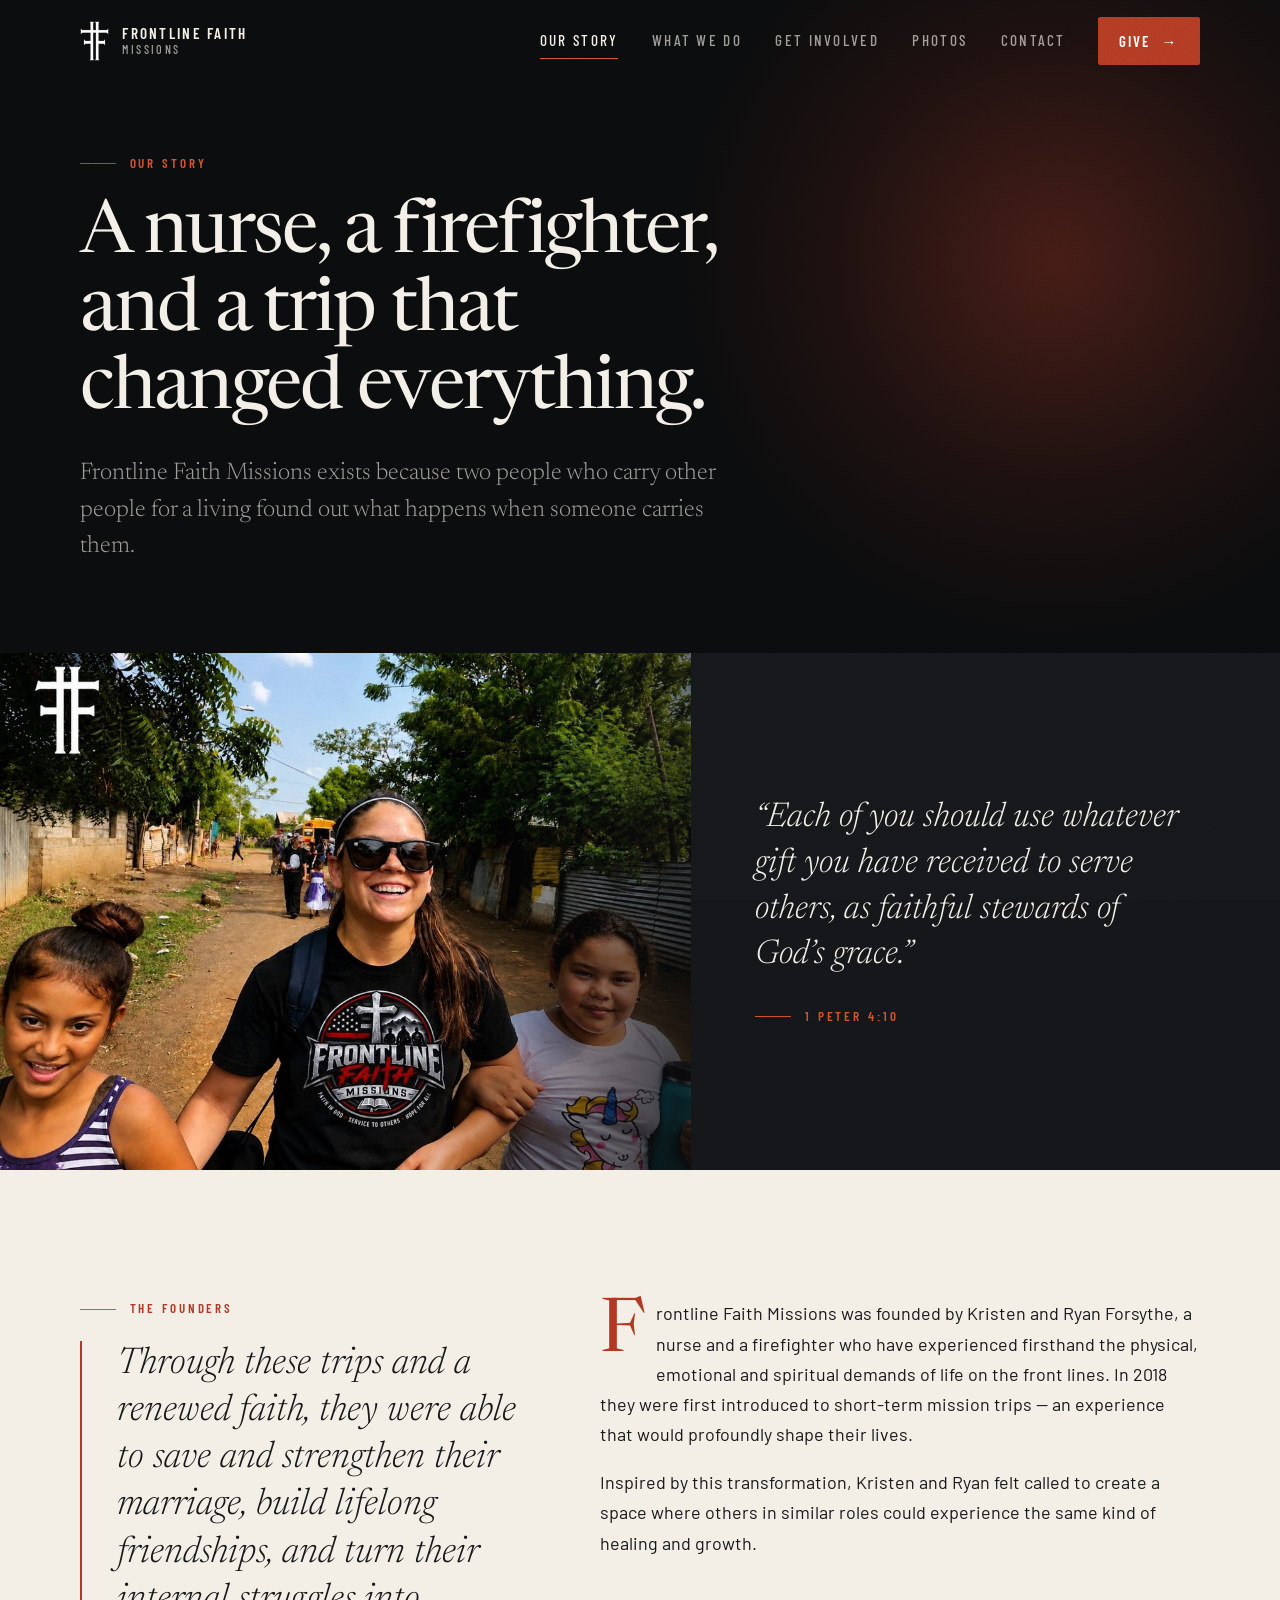
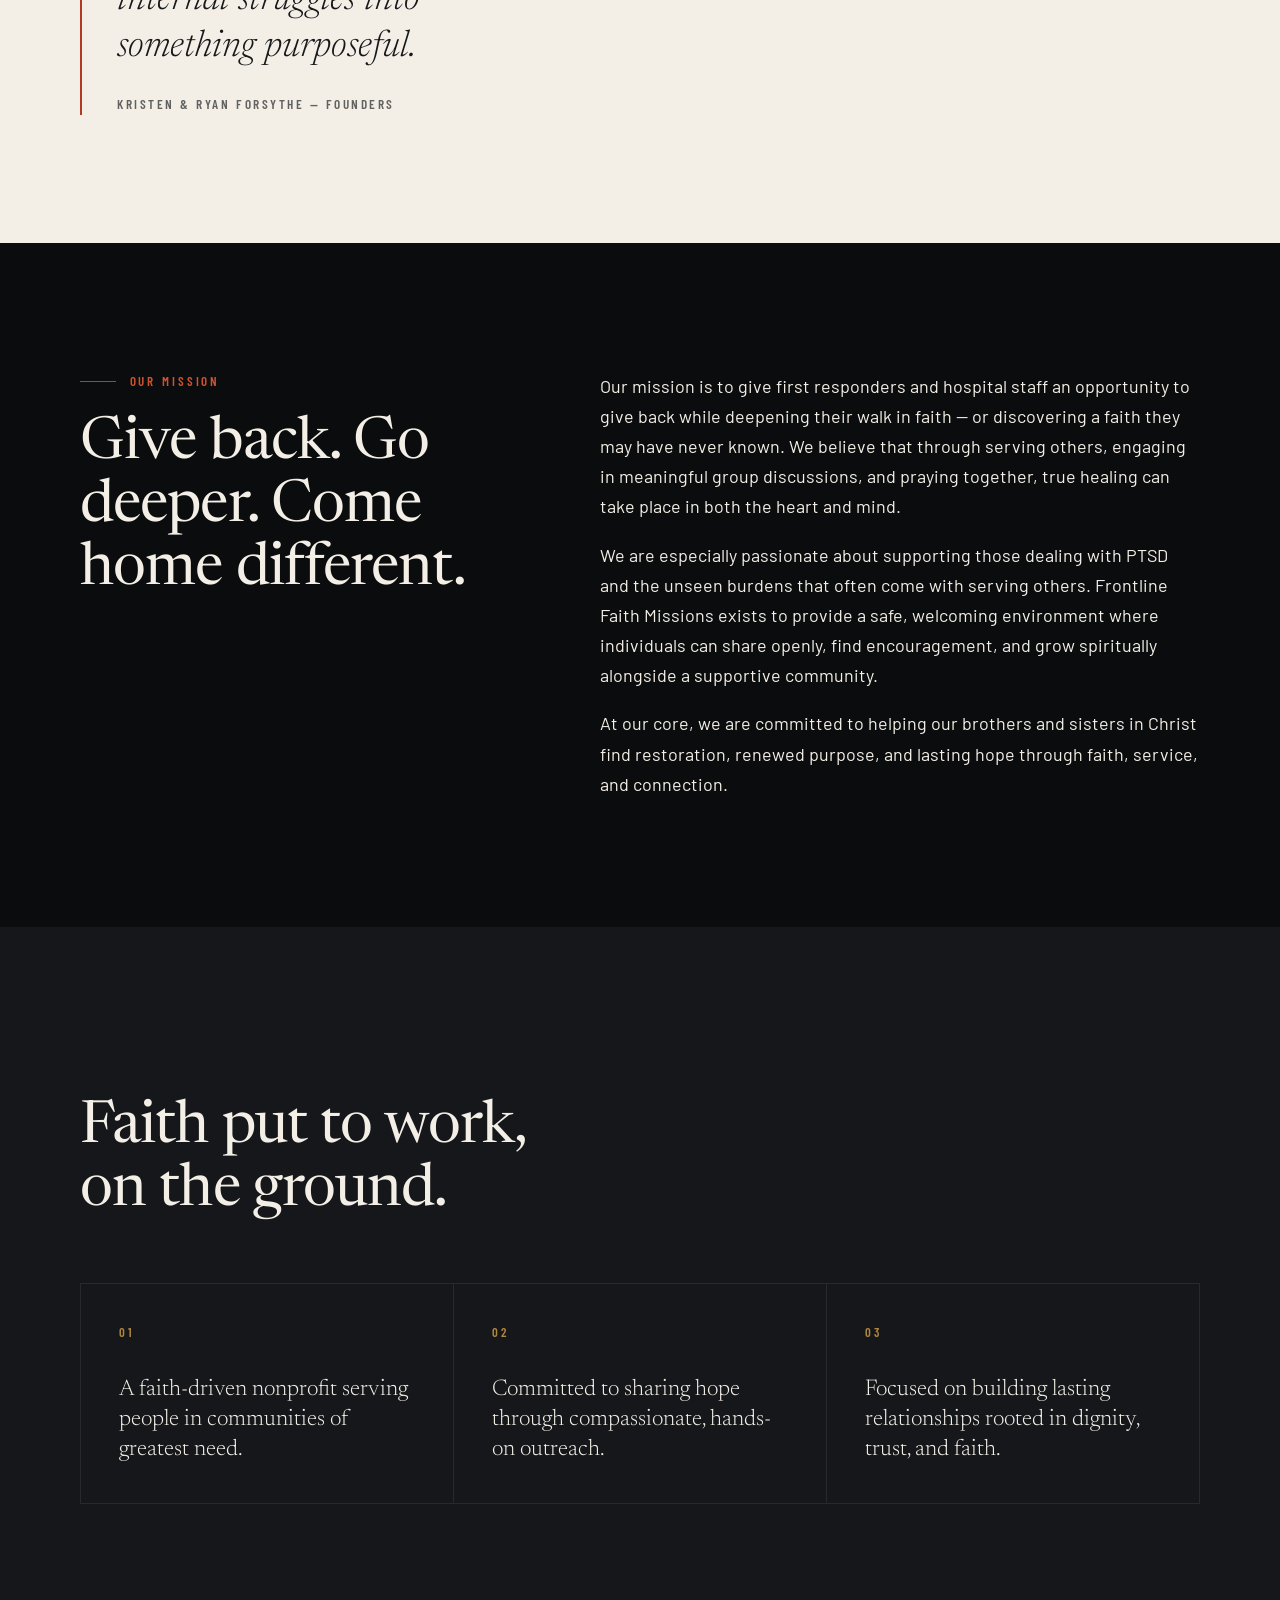
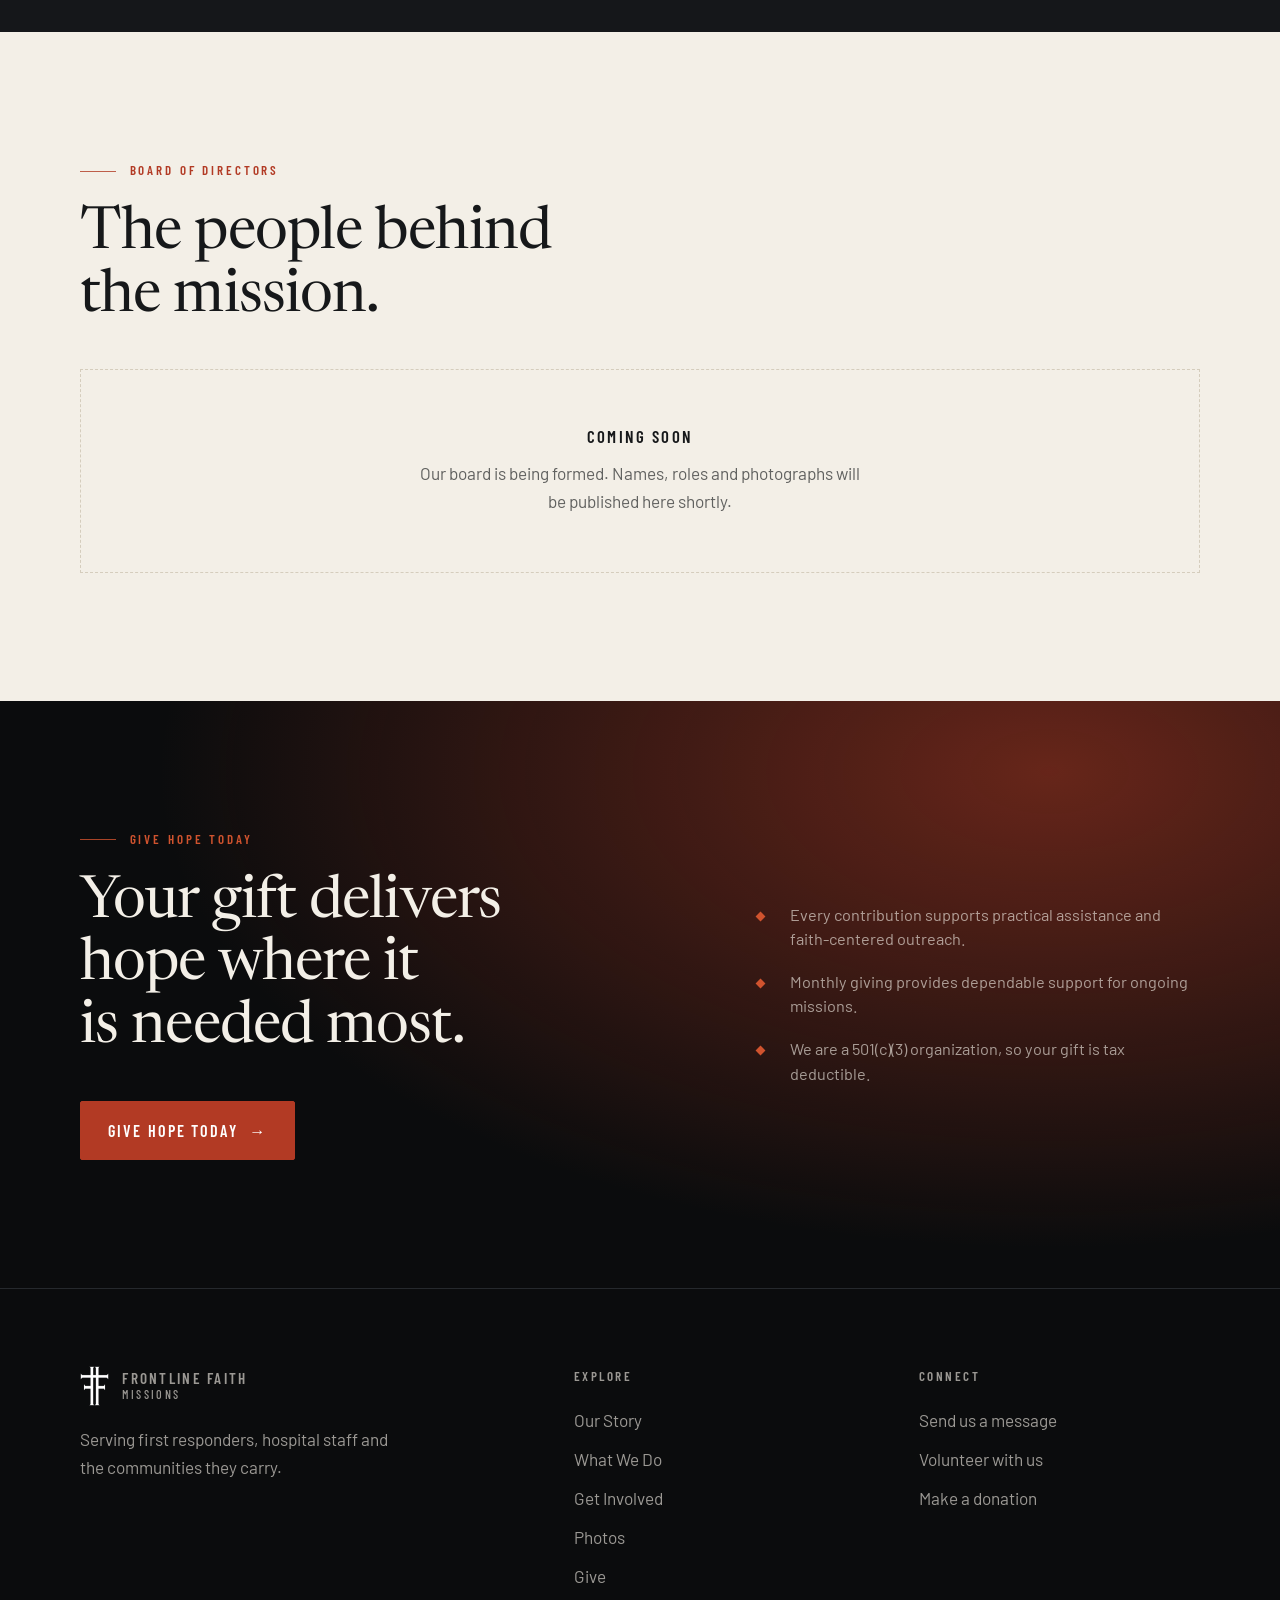
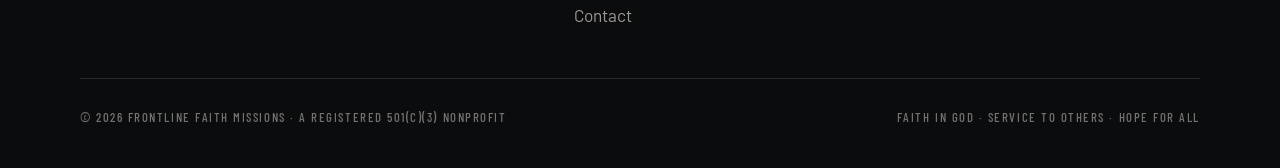
==== about.html @ 66649c71 "Add Our Story, What We Do, Get Involved, Give, Photos and Contact pages" ====
<!DOCTYPE html>
<html lang="en">
<head>
<meta charset="utf-8">
<meta name="viewport" content="width=device-width, initial-scale=1">
<title>Our Story &mdash; Frontline Faith Missions</title>
<meta name="description" content="How a nurse and a firefighter turned short-term mission trips into a place where first responders and hospital staff find healing, purpose and faith.">
<link rel="icon" href="assets/img/favicon-32.png" sizes="32x32">
<link rel="apple-touch-icon" href="assets/img/favicon-512.png">
<link rel="stylesheet" href="assets/css/style.css">
</head>
<body>

<header class="hdr" id="hdr">
  <div class="wrap hdr__in">
    <a class="brand" href="index.html">
      <img src="assets/img/mark-white.png" alt="">
      <span class="brand__txt">Frontline Faith<span>Missions</span></span>
    </a>
    <nav class="nav" id="nav">
      <a href="about.html" aria-current="page">Our Story</a>
      <a href="what-we-do.html">What We Do</a>
      <a href="get-involved.html">Get Involved</a>
      <a href="photos.html">Photos</a>
      <a href="contact.html">Contact</a>
    </nav>
    <a class="btn" href="give.html">Give<span class="arw">&rarr;</span></a>
    <button class="burger" id="burger" aria-label="Menu" aria-expanded="false" aria-controls="nav">
      <span></span><span></span><span></span>
    </button>
  </div>
</header>

<main>

  <section class="phero">
    <div class="wrap">
      <p class="eyebrow rise">Our story</p>
      <h1 class="rise">A nurse, a firefighter, and a trip that changed everything.</h1>
      <p class="lede rise">Frontline Faith Missions exists because two people who carry other people for a living found out what happens when someone carries them.</p>
    </div>
  </section>

  <section class="verse">
    <div class="verse__img">
      <img src="assets/img/trip-01-1400.jpg"
           srcset="assets/img/trip-01-700.jpg 700w, assets/img/trip-01-1100.jpg 1100w, assets/img/trip-01-1400.jpg 1429w"
           sizes="(max-width: 62rem) 100vw, 55vw"
           alt="A Frontline Faith Missions volunteer walking with two children during a mission trip">
    </div>
    <div class="verse__body">
      <blockquote class="rise">&ldquo;Each of you should use whatever gift you have received to serve others, as faithful stewards of God&rsquo;s grace.&rdquo;</blockquote>
      <cite class="rise" style="--d:110ms">1 Peter 4:10</cite>
    </div>
  </section>

  <section class="section section--bone">
    <div class="wrap grid-2">
      <div>
        <p class="eyebrow rise">The founders</p>
        <blockquote class="pullquote rise">
          Through these trips and a renewed faith, they were able to save and strengthen their marriage, build lifelong friendships, and turn their internal struggles into something purposeful.
          <cite>Kristen &amp; Ryan Forsythe &mdash; Founders</cite>
        </blockquote>
      </div>
      <div class="prose">
        <p class="dropcap rise">Frontline Faith Missions was founded by Kristen and Ryan Forsythe, a nurse and a firefighter who have experienced firsthand the physical, emotional and spiritual demands of life on the front lines. In 2018 they were first introduced to short-term mission trips &mdash; an experience that would profoundly shape their lives.</p>
        <p class="rise" style="--d:130ms">Inspired by this transformation, Kristen and Ryan felt called to create a space where others in similar roles could experience the same kind of healing and growth.</p>
      </div>
    </div>
  </section>

  <section class="section">
    <div class="wrap grid-2">
      <div>
        <p class="eyebrow rise">Our mission</p>
        <h2 class="rise">Give back. Go deeper. Come home different.</h2>
      </div>
      <div class="prose">
        <p class="rise">Our mission is to give first responders and hospital staff an opportunity to give back while deepening their walk in faith &mdash; or discovering a faith they may have never known. We believe that through serving others, engaging in meaningful group discussions, and praying together, true healing can take place in both the heart and mind.</p>
        <p class="rise" style="--d:80ms">We are especially passionate about supporting those dealing with PTSD and the unseen burdens that often come with serving others. Frontline Faith Missions exists to provide a safe, welcoming environment where individuals can share openly, find encouragement, and grow spiritually alongside a supportive community.</p>
        <p class="rise" style="--d:150ms">At our core, we are committed to helping our brothers and sisters in Christ find restoration, renewed purpose, and lasting hope through faith, service, and connection.</p>
      </div>
    </div>
  </section>

  <section class="section section--deep">
    <div class="wrap">
      <p class="eyebrow rise">Who we are</p>
      <h2 class="rise" style="max-width:20ch">Faith put to work, on the ground.</h2>
      <div class="why">
        <div class="rise"><span class="num">01</span><p>A faith-driven nonprofit serving people in communities of greatest need.</p></div>
        <div class="rise" style="--d:80ms"><span class="num">02</span><p>Committed to sharing hope through compassionate, hands-on outreach.</p></div>
        <div class="rise" style="--d:160ms"><span class="num">03</span><p>Focused on building lasting relationships rooted in dignity, trust, and faith.</p></div>
      </div>
    </div>
  </section>

  <section class="section section--bone">
    <div class="wrap">
      <p class="eyebrow rise">Board of directors</p>
      <h2 class="rise" style="max-width:16ch;margin-bottom:2.5rem">The people behind the mission.</h2>
      <div class="soon rise">
        <h3>Coming soon</h3>
        <p>Our board is being formed. Names, roles and photographs will be published here shortly.</p>
      </div>
    </div>
  </section>

  <section class="section give">
    <div class="wrap give__grid">
      <div>
        <p class="eyebrow rise">Give hope today</p>
        <h2 class="rise">Your gift delivers hope where it is needed most.</h2>
        <p class="hero__cta rise"><a class="btn" href="give.html">Give Hope Today<span class="arw">&rarr;</span></a></p>
      </div>
      <ul class="give__points">
        <li class="rise">Every contribution supports practical assistance and faith-centered outreach.</li>
        <li class="rise" style="--d:90ms">Monthly giving provides dependable support for ongoing missions.</li>
        <li class="rise" style="--d:180ms">We are a 501(c)(3) organization, so your gift is tax deductible.</li>
      </ul>
    </div>
  </section>

</main>

<footer class="ftr">
  <div class="wrap">
    <div class="ftr__grid">
      <div>
        <a class="brand" href="index.html" style="margin-bottom:1.25rem">
          <img src="assets/img/mark-white.png" alt="">
          <span class="brand__txt">Frontline Faith<span>Missions</span></span>
        </a>
        <p style="color:var(--fg-on-ink-mut);max-width:32ch">Serving first responders, hospital staff and the communities they carry.</p>
      </div>
      <div>
        <h4>Explore</h4>
        <ul>
          <li><a href="about.html">Our Story</a></li>
          <li><a href="what-we-do.html">What We Do</a></li>
          <li><a href="get-involved.html">Get Involved</a></li>
          <li><a href="photos.html">Photos</a></li>
          <li><a href="give.html">Give</a></li>
          <li><a href="contact.html">Contact</a></li>
        </ul>
      </div>
      <div>
        <h4>Connect</h4>
        <ul>
          <li><a href="contact.html">Send us a message</a></li>
          <li><a href="get-involved.html">Volunteer with us</a></li>
          <li><a href="give.html">Make a donation</a></li>
        </ul>
      </div>
    </div>
    <div class="ftr__base">
      <span>&copy; 2026 Frontline Faith Missions &middot; A registered 501(c)(3) nonprofit</span>
      <span>Faith in God &middot; Service to Others &middot; Hope for All</span>
    </div>
  </div>
</footer>

<script src="assets/js/main.js"></script>
</body>
</html>
---- assets/css/style.css ----
@import url("../fonts/fonts.css");

/* =========================================================
   Frontline Faith Missions
   Design system: editorial serif + civic condensed sans,
   ink/bone palette with a single ember accent.
   ========================================================= */

:root {
  --ink:        #0b0c0d;
  --ink-soft:   #15171a;
  --ink-line:   #26292d;
  --bone:       #f3efe7;
  --bone-deep:  #e6e0d3;
  --bone-line:  #d5cdbd;
  --ember:      #b23a24;
  --ember-lit:  #d0532e;
  --brass:      #b0873f;

  --fg-on-ink:      #f3efe7;
  --fg-on-ink-mut:  rgba(243, 239, 231, 0.62);
  --fg-on-bone:     #16181a;
  --fg-on-bone-mut: rgba(22, 24, 26, 0.66);

  --serif: "Newsreader", Georgia, "Times New Roman", serif;
  --sans:  "Barlow", "Helvetica Neue", Arial, sans-serif;
  --cond:  "Barlow Condensed", "Barlow", Arial Narrow, sans-serif;

  --pad: clamp(1.25rem, 5vw, 5.5rem);
  --maxw: 78rem;

  --ease: cubic-bezier(0.22, 0.61, 0.36, 1);
  --slow: 720ms;
}

*, *::before, *::after { box-sizing: border-box; }

html { -webkit-text-size-adjust: 100%; scroll-behavior: smooth; }

body {
  margin: 0;
  background: var(--ink);
  color: var(--fg-on-ink);
  font-family: var(--sans);
  font-size: clamp(1rem, 0.95rem + 0.2vw, 1.075rem);
  line-height: 1.62;
  font-weight: 400;
  -webkit-font-smoothing: antialiased;
  text-rendering: optimizeLegibility;
  overflow-x: hidden;
}

img { max-width: 100%; display: block; }
a { color: inherit; }

/* ---- grain overlay -------------------------------------------------- */
body::after {
  content: "";
  position: fixed;
  inset: 0;
  z-index: 999;
  pointer-events: none;
  opacity: 0.5;
  mix-blend-mode: overlay;
  background-image: url("data:image/svg+xml,%3Csvg xmlns='http://www.w3.org/2000/svg' width='180' height='180'%3E%3Cfilter id='n'%3E%3CfeTurbulence type='fractalNoise' baseFrequency='0.85' numOctaves='3' stitchTiles='stitch'/%3E%3CfeColorMatrix type='saturate' values='0'/%3E%3C/filter%3E%3Crect width='180' height='180' filter='url(%23n)' opacity='0.42'/%3E%3C/svg%3E");
}

/* ---- shared bits ---------------------------------------------------- */
.wrap {
  width: 100%;
  max-width: var(--maxw);
  margin-inline: auto;
  padding-inline: var(--pad);
}

.eyebrow {
  font-family: var(--cond);
  font-weight: 600;
  font-size: 0.815rem;
  letter-spacing: 0.22em;
  text-transform: uppercase;
  color: var(--ember-lit);
  margin: 0 0 1.35rem;
  display: flex;
  align-items: center;
  gap: 0.85rem;
}
.eyebrow::before {
  content: "";
  width: 2.25rem;
  height: 1px;
  background: currentColor;
  opacity: 0.8;
  flex: none;
}
.section--bone .eyebrow { color: var(--ember); }

h1, h2, h3 {
  font-family: var(--serif);
  font-weight: 400;
  letter-spacing: -0.015em;
  line-height: 1.06;
  margin: 0;
  text-wrap: balance;
}

h2 { font-size: clamp(2.1rem, 1.4rem + 3vw, 3.7rem); }
h3 { font-size: clamp(1.3rem, 1.1rem + 0.8vw, 1.65rem); line-height: 1.2; }

p { margin: 0 0 1.15rem; }
p:last-child { margin-bottom: 0; }

.lede {
  font-family: var(--serif);
  font-size: clamp(1.2rem, 1.05rem + 0.7vw, 1.5rem);
  line-height: 1.52;
  color: var(--fg-on-ink-mut);
  font-weight: 300;
}
.section--bone .lede { color: var(--fg-on-bone-mut); }

/* ---- buttons -------------------------------------------------------- */
.btn {
  --btn-fg: #fff;
  --btn-bg: var(--ember);
  display: inline-flex;
  align-items: center;
  gap: 0.7rem;
  padding: 0.95rem 1.7rem;
  font-family: var(--cond);
  font-weight: 600;
  font-size: 1.01rem;
  letter-spacing: 0.13em;
  text-transform: uppercase;
  text-decoration: none;
  color: var(--btn-fg);
  background: var(--btn-bg);
  border: 1px solid var(--btn-bg);
  border-radius: 2px;
  position: relative;
  overflow: hidden;
  transition: background 260ms var(--ease), color 260ms var(--ease),
              border-color 260ms var(--ease), transform 260ms var(--ease);
}
.btn:hover { background: var(--ember-lit); border-color: var(--ember-lit); transform: translateY(-2px); }

.btn--ghost {
  --btn-bg: transparent;
  --btn-fg: var(--fg-on-ink);
  border-color: rgba(243, 239, 231, 0.28);
}
.btn--ghost:hover {
  background: rgba(243, 239, 231, 0.07);
  border-color: rgba(243, 239, 231, 0.55);
}
.section--bone .btn--ghost { --btn-fg: var(--fg-on-bone); border-color: rgba(22, 24, 26, 0.24); }
.section--bone .btn--ghost:hover { background: rgba(22, 24, 26, 0.05); border-color: rgba(22, 24, 26, 0.5); }

.btn .arw { transition: transform 260ms var(--ease); }
.btn:hover .arw { transform: translateX(4px); }

/* =========================================================
   Header
   ========================================================= */
.hdr {
  position: fixed;
  inset: 0 0 auto 0;
  z-index: 100;
  background: transparent;
  transition: background 420ms var(--ease), border-color 420ms var(--ease),
              backdrop-filter 420ms var(--ease);
  border-bottom: 1px solid transparent;
}
.hdr.is-stuck {
  background: rgba(11, 12, 13, 0.86);
  backdrop-filter: blur(14px) saturate(1.2);
  border-bottom-color: var(--ink-line);
}
.hdr__in {
  display: flex;
  align-items: center;
  gap: 2rem;
  min-height: 5.1rem;
}
.brand {
  display: flex;
  align-items: center;
  gap: 0.85rem;
  text-decoration: none;
  margin-right: auto;
}
.brand img { width: auto; height: 2.5rem; }
.brand__txt {
  font-family: var(--cond);
  text-transform: uppercase;
  letter-spacing: 0.15em;
  font-weight: 600;
  font-size: 0.95rem;
  line-height: 1.15;
}
.brand__txt span { display: block; color: var(--fg-on-ink-mut); letter-spacing: 0.2em; font-size: 0.76rem; font-weight: 500; }

.nav { display: flex; align-items: center; gap: 2.1rem; }
.nav a {
  font-family: var(--cond);
  text-transform: uppercase;
  letter-spacing: 0.15em;
  font-weight: 500;
  font-size: 0.95rem;
  text-decoration: none;
  color: var(--fg-on-ink-mut);
  padding-block: 0.35rem;
  position: relative;
  transition: color 220ms var(--ease);
}
.nav a::after {
  content: "";
  position: absolute;
  left: 0; right: 0; bottom: 0;
  height: 1px;
  background: var(--ember-lit);
  transform: scaleX(0);
  transform-origin: left;
  transition: transform 320ms var(--ease);
}
.nav a:hover, .nav a[aria-current="page"] { color: var(--fg-on-ink); }
.nav a:hover::after, .nav a[aria-current="page"]::after { transform: scaleX(1); }

.hdr .btn { padding: 0.68rem 1.3rem; font-size: 0.93rem; }

.burger {
  display: none;
  width: 2.75rem; height: 2.75rem;
  background: none;
  border: 1px solid rgba(243,239,231,0.2);
  border-radius: 2px;
  padding: 0;
  cursor: pointer;
  position: relative;
}
.burger span {
  position: absolute;
  left: 50%; top: 50%;
  width: 1.15rem; height: 1.5px;
  margin-left: -0.575rem;
  background: var(--fg-on-ink);
  transition: transform 300ms var(--ease), opacity 200ms var(--ease);
}
.burger span:nth-child(1) { transform: translateY(-5px); }
.burger span:nth-child(3) { transform: translateY(5px); }
body.nav-open .burger span:nth-child(1) { transform: rotate(45deg); }
body.nav-open .burger span:nth-child(2) { opacity: 0; }
body.nav-open .burger span:nth-child(3) { transform: rotate(-45deg); }

/* =========================================================
   Hero
   ========================================================= */
.hero {
  position: relative;
  min-height: min(100svh, 54rem);
  display: flex;
  align-items: center;
  padding-block: clamp(8rem, 16vh, 12rem) clamp(4rem, 9vh, 7rem);
  overflow: hidden;
  isolation: isolate;
}
.hero::before {
  /* ember light from the lower right, like a distant fire */
  content: "";
  position: absolute;
  z-index: -2;
  right: -18vw; bottom: -32vh;
  width: 92vw; height: 92vw;
  max-width: 70rem; max-height: 70rem;
  background: radial-gradient(circle closest-side,
              rgba(178, 58, 36, 0.4) 0%,
              rgba(178, 58, 36, 0.14) 38%,
              rgba(178, 58, 36, 0) 68%);
}
.hero__mark {
  position: absolute;
  z-index: -1;
  right: clamp(-8rem, -4vw, -2rem);
  top: 50%;
  translate: 0 -50%;
  height: min(78vh, 40rem);
  width: auto;
  opacity: 0.09;
  filter: blur(0.2px);
  pointer-events: none;
}
.hero__in { max-width: 52rem; }

.hero h1 {
  font-size: clamp(2.75rem, 1.6rem + 5.3vw, 6.1rem);
  line-height: 0.99;
  letter-spacing: -0.028em;
  margin-bottom: 1.9rem;
}
.hero h1 em {
  font-style: italic;
  font-weight: 300;
  color: var(--ember-lit);
}
.hero .lede { max-width: 38rem; }
.hero__cta {
  display: flex;
  flex-wrap: wrap;
  gap: 0.9rem;
  margin-top: 2.6rem;
}

.hero__scroll {
  position: absolute;
  left: var(--pad);
  bottom: 2.2rem;
  font-family: var(--cond);
  text-transform: uppercase;
  letter-spacing: 0.2em;
  font-size: 0.78rem;
  color: var(--fg-on-ink-mut);
  display: flex;
  align-items: center;
  gap: 0.8rem;
}
.hero__scroll i {
  display: block;
  width: 3.5rem; height: 1px;
  background: linear-gradient(90deg, var(--ember-lit), transparent);
  animation: sweep 2.8s var(--ease) infinite;
}
@keyframes sweep { 0%,100% { transform: scaleX(0.35); transform-origin: left; } 50% { transform: scaleX(1); transform-origin: left; } }

/* =========================================================
   Inner-page hero
   ========================================================= */
.phero {
  position: relative;
  padding-block: clamp(8.5rem, 17vh, 12rem) clamp(3.5rem, 7vw, 5.5rem);
  overflow: hidden;
  isolation: isolate;
}
.phero::before {
  content: "";
  position: absolute;
  z-index: -1;
  right: -20vw; top: -60%;
  width: 80vw; height: 200%;
  max-width: 60rem;
  background: radial-gradient(circle closest-side, rgba(178,58,36,0.34) 0%, rgba(178,58,36,0.10) 46%, rgba(178,58,36,0) 78%);
}
.phero h1 {
  font-size: clamp(2.5rem, 1.6rem + 4vw, 4.6rem);
  letter-spacing: -0.025em;
  max-width: 18ch;
  margin-bottom: 1.6rem;
}
.phero .lede { max-width: 42rem; }

/* =========================================================
   Sections
   ========================================================= */
.section { padding-block: clamp(4.5rem, 10vw, 8.5rem); position: relative; }
.section--bone { background: var(--bone); color: var(--fg-on-bone); }
.section--bone h1, .section--bone h2, .section--bone h3 { color: var(--fg-on-bone); }
.section--deep { background: var(--ink-soft); }

.rule { height: 1px; background: var(--ink-line); border: 0; margin: 0; }
.section--bone .rule { background: var(--bone-line); }

.grid-2 {
  display: grid;
  grid-template-columns: minmax(0, 0.85fr) minmax(0, 1.15fr);
  gap: clamp(2rem, 6vw, 5.5rem);
  align-items: start;
}
.grid-2--mid { align-items: center; }
.grid-2--foot { align-items: end; }

/* --- creed list (Who We Are) --- */
.creed { list-style: none; margin: 0; padding: 0; }
.creed li {
  display: grid;
  grid-template-columns: 3.25rem 1fr;
  gap: 1.5rem;
  align-items: baseline;
  padding-block: clamp(1.4rem, 3vw, 2.1rem);
  border-top: 1px solid var(--bone-line);
}
.creed li:last-child { border-bottom: 1px solid var(--bone-line); }
.creed .num {
  font-family: var(--cond);
  font-size: 0.85rem;
  letter-spacing: 0.16em;
  font-weight: 600;
  color: var(--ember);
  padding-top: 0.45rem;
}
.creed p {
  font-family: var(--serif);
  font-size: clamp(1.25rem, 1.05rem + 0.9vw, 1.72rem);
  line-height: 1.34;
  font-weight: 300;
  margin: 0;
  color: var(--fg-on-bone);
}

/* --- do list --- */
.do-list { display: grid; gap: 0; margin-top: clamp(2.5rem, 5vw, 4rem); }
.do-item {
  display: grid;
  grid-template-columns: 4.5rem minmax(0, 1fr) minmax(0, 1.05fr);
  gap: clamp(1rem, 3vw, 3rem);
  align-items: start;
  padding-block: clamp(1.8rem, 3.4vw, 2.6rem);
  border-top: 1px solid var(--ink-line);
  transition: background 400ms var(--ease), padding-inline 400ms var(--ease);
}
.do-item:last-child { border-bottom: 1px solid var(--ink-line); }
.do-item:hover { background: rgba(243, 239, 231, 0.035); }
.do-item .num {
  font-family: var(--cond);
  font-weight: 600;
  font-size: 0.85rem;
  letter-spacing: 0.18em;
  color: var(--ember-lit);
  padding-top: 0.5rem;
}
.do-item h3 { font-weight: 400; }
.do-item p { color: var(--fg-on-ink-mut); margin: 0; font-size: 1rem; }

/* --- founders --- */
.founders__body { max-width: 34rem; }
.founders__body p + p { margin-top: 1.15rem; }
.dropcap::first-letter {
  font-family: var(--serif);
  float: left;
  font-size: 4.15em;
  line-height: 0.82;
  padding: 0.06em 0.14em 0 0;
  color: var(--ember);
  font-weight: 400;
}
.pullquote {
  font-family: var(--serif);
  font-style: italic;
  font-weight: 300;
  font-size: clamp(1.45rem, 1.1rem + 1.5vw, 2.35rem);
  line-height: 1.28;
  color: var(--fg-on-bone);
  border-left: 2px solid var(--ember);
  padding-left: clamp(1.2rem, 3vw, 2.2rem);
  margin: 0;
}
.pullquote cite {
  display: block;
  margin-top: 1.5rem;
  font: 600 0.83rem/1.5 var(--cond);
  font-style: normal;
  letter-spacing: 0.19em;
  text-transform: uppercase;
  color: var(--fg-on-bone-mut);
}

/* --- why it matters --- */
.why {
  display: grid;
  grid-template-columns: repeat(auto-fit, minmax(15rem, 1fr));
  gap: 1px;
  background: var(--ink-line);
  border: 1px solid var(--ink-line);
  margin-top: clamp(2.5rem, 5vw, 3.75rem);
}
.why > div {
  background: var(--ink-soft);
  padding: clamp(1.9rem, 3vw, 2.75rem);
  min-height: 13rem;
  display: flex;
  flex-direction: column;
  justify-content: space-between;
  gap: 2rem;
  transition: background 380ms var(--ease);
}
.why > div:hover { background: #191c20; }
.why .num {
  font-family: var(--cond);
  font-size: 0.8rem;
  letter-spacing: 0.2em;
  font-weight: 600;
  color: var(--brass);
}
.why p {
  font-family: var(--serif);
  font-size: clamp(1.15rem, 1rem + 0.55vw, 1.42rem);
  line-height: 1.32;
  font-weight: 300;
  margin: 0;
}

/* --- involvement --- */
.ways {
  display: grid;
  grid-template-columns: repeat(auto-fit, minmax(17rem, 1fr));
  gap: clamp(1.5rem, 3vw, 2.5rem);
  margin-top: clamp(2.5rem, 5vw, 4rem);
}
.way {
  padding-top: 1.5rem;
  border-top: 1px solid var(--bone-line);
}
.way h3 {
  font-family: var(--cond);
  text-transform: uppercase;
  letter-spacing: 0.11em;
  font-weight: 600;
  font-size: 1.13rem;
  margin-bottom: 0.6rem;
}
.way p { color: var(--fg-on-bone-mut); font-size: 0.985rem; margin: 0; }

/* --- scripture + photograph band --- */
.verse {
  display: grid;
  grid-template-columns: minmax(0, 1.08fr) minmax(0, 0.92fr);
  align-items: stretch;
  background: var(--ink-soft);
}
.verse__img { position: relative; overflow: hidden; min-height: 26rem; }
.verse__img img {
  width: 100%; height: 100%;
  object-fit: cover;
  object-position: 50% 42%;
}
.verse__img::after {
  /* seam the photograph into the ink panel beside it */
  content: "";
  position: absolute;
  inset: 0;
  background: linear-gradient(100deg, rgba(11,12,13,0) 62%, rgba(11,12,13,0.85) 100%);
  pointer-events: none;
}
.verse__body {
  display: flex;
  flex-direction: column;
  justify-content: center;
  gap: 1.75rem;
  padding: clamp(2.75rem, 6vw, 5.5rem) clamp(1.5rem, 5vw, 4.5rem);
}
.verse__body blockquote {
  margin: 0;
  font-family: var(--serif);
  font-weight: 300;
  font-style: italic;
  font-size: clamp(1.4rem, 1.05rem + 1.35vw, 2.15rem);
  line-height: 1.34;
  color: var(--fg-on-ink);
  text-wrap: pretty;
}
.verse__body cite {
  font: 600 0.83rem/1.5 var(--cond);
  font-style: normal;
  letter-spacing: 0.22em;
  text-transform: uppercase;
  color: var(--ember-lit);
  display: flex;
  align-items: center;
  gap: 0.85rem;
}
.verse__body cite::before { content: ""; width: 2.25rem; height: 1px; background: currentColor; }

/* --- next trip --- */
.trip { position: relative; overflow: hidden; }
.trip::before {
  content: "";
  position: absolute;
  z-index: 0;
  left: -14vw; top: -30%;
  width: 70vw; height: 160%;
  max-width: 52rem;
  background: radial-gradient(circle closest-side, rgba(178,58,36,0.3) 0%, rgba(178,58,36,0.09) 48%, rgba(178,58,36,0) 80%);
}
.trip .wrap { position: relative; z-index: 1; }
.trip__grid {
  display: grid;
  grid-template-columns: minmax(0, 1.1fr) minmax(0, 0.9fr);
  gap: clamp(2.5rem, 6vw, 5rem);
  align-items: center;
}
.trips { list-style: none; margin: clamp(2rem, 4vw, 3rem) 0 0; padding: 0; }
.trips li {
  display: grid;
  grid-template-columns: minmax(0, 1fr) auto;
  gap: 1rem 2rem;
  align-items: baseline;
  padding-block: clamp(1.4rem, 3vw, 2rem);
  border-top: 1px solid var(--ink-line);
}
.trips li:last-child { border-bottom: 1px solid var(--ink-line); }
.trips .when {
  font-family: var(--serif);
  font-size: clamp(1.45rem, 1.15rem + 1.2vw, 2.15rem);
  line-height: 1.15;
  font-weight: 300;
}
.trips .where {
  font-family: var(--cond);
  text-transform: uppercase;
  letter-spacing: 0.2em;
  font-weight: 600;
  font-size: 0.92rem;
  color: var(--ember-lit);
}
.trip__emblem {
  width: min(100%, 24rem);
  margin-inline: auto;
  height: auto;
  filter: drop-shadow(0 24px 48px rgba(0, 0, 0, 0.55));
}

.note {
  font-family: var(--cond);
  text-transform: uppercase;
  letter-spacing: 0.16em;
  font-weight: 500;
  font-size: 0.86rem;
  color: var(--fg-on-ink-mut);
  display: inline-flex;
  align-items: center;
  gap: 0.75rem;
  margin-top: 2rem;
}
.note::before { content: ""; width: 1.5rem; height: 1px; background: var(--brass); }

/* --- give band --- */
.give {
  background:
    radial-gradient(120% 140% at 82% 12%, rgba(178, 58, 36, 0.55) 0%, rgba(178, 58, 36, 0) 58%),
    var(--ink);
  position: relative;
  overflow: hidden;
}
.give__grid {
  display: grid;
  grid-template-columns: minmax(0, 1.15fr) minmax(0, 0.85fr);
  gap: clamp(2.5rem, 6vw, 5rem);
  align-items: center;
}
.give h2 { max-width: 16ch; }
.give__points { list-style: none; margin: 0; padding: 0; display: grid; gap: 1.15rem; }
.give__points li {
  display: grid;
  grid-template-columns: 1.1rem 1fr;
  gap: 1rem;
  align-items: start;
  color: var(--fg-on-ink-mut);
  font-size: 1.02rem;
  line-height: 1.5;
}
.give__points li::before {
  content: "";
  width: 7px; height: 7px;
  margin-top: 0.62rem;
  background: var(--ember-lit);
  transform: rotate(45deg);
}

/* --- contact --- */
.form-grid { display: grid; gap: 1.35rem; grid-template-columns: repeat(2, minmax(0, 1fr)); }
.field { display: flex; flex-direction: column; gap: 0.5rem; }
.field--wide { grid-column: 1 / -1; }
.field label {
  font-family: var(--cond);
  text-transform: uppercase;
  letter-spacing: 0.16em;
  font-weight: 600;
  font-size: 0.79rem;
  color: var(--fg-on-bone-mut);
}
.field input, .field textarea, .field select {
  font-family: var(--sans);
  font-size: 1rem;
  color: var(--fg-on-bone);
  background: transparent;
  border: 0;
  border-bottom: 1px solid var(--bone-line);
  padding: 0.65rem 0.1rem;
  border-radius: 0;
  transition: border-color 240ms var(--ease), background 240ms var(--ease);
}
.field textarea { min-height: 7.5rem; resize: vertical; }
.field input:focus, .field textarea:focus, .field select:focus {
  outline: none;
  border-bottom-color: var(--ember);
  background: rgba(178, 58, 36, 0.04);
}

/* --- long-form prose --- */
.prose { max-width: 40rem; }
.prose p { font-size: clamp(1.03rem, 1rem + 0.2vw, 1.12rem); line-height: 1.68; }
.prose h3 { margin: 2.75rem 0 0.9rem; }
.prose h3:first-child { margin-top: 0; }

/* --- placeholder / coming-soon panel --- */
.soon {
  border: 1px dashed var(--bone-line);
  padding: clamp(2.25rem, 5vw, 3.5rem);
  text-align: center;
  display: grid;
  gap: 0.9rem;
  justify-items: center;
}
.section:not(.section--bone) .soon { border-color: var(--ink-line); }
.soon h3 { font-family: var(--cond); text-transform: uppercase; letter-spacing: 0.14em; font-weight: 600; font-size: 1.05rem; }
.soon p { color: var(--fg-on-bone-mut); max-width: 44ch; margin: 0; }
.section:not(.section--bone) .soon p { color: var(--fg-on-ink-mut); }

/* --- photo grid --- */
.gallery {
  display: grid;
  grid-template-columns: repeat(auto-fill, minmax(16rem, 1fr));
  gap: clamp(0.75rem, 1.5vw, 1.15rem);
  margin-top: clamp(2.5rem, 5vw, 3.5rem);
}
.gallery figure { margin: 0; position: relative; overflow: hidden; background: var(--ink-soft); }
.gallery img { width: 100%; aspect-ratio: 4 / 3; object-fit: cover; transition: transform 900ms var(--ease); }
.gallery figure:hover img { transform: scale(1.04); }
.gallery figcaption {
  position: absolute;
  inset: auto 0 0 0;
  padding: 2.5rem 1.1rem 1rem;
  font: 500 0.86rem/1.4 var(--cond);
  letter-spacing: 0.1em;
  text-transform: uppercase;
  color: #fff;
  background: linear-gradient(0deg, rgba(11,12,13,0.9), rgba(11,12,13,0));
}
.gallery figure.is-wide { grid-column: span 2; }
/* until more photographs arrive, a lone image runs the full width */
.gallery figure:only-child { grid-column: 1 / -1; }
.gallery figure:only-child img { aspect-ratio: 16 / 9; object-position: 50% 38%; }
@media (max-width: 40rem) { .gallery figure.is-wide { grid-column: span 1; } }

/* --- give tiers --- */
.tiers {
  display: grid;
  grid-template-columns: repeat(auto-fit, minmax(15rem, 1fr));
  gap: clamp(1rem, 2vw, 1.5rem);
  margin-top: clamp(2.5rem, 5vw, 3.5rem);
}
.tier {
  border: 1px solid var(--ink-line);
  padding: clamp(1.75rem, 3vw, 2.4rem);
  display: flex;
  flex-direction: column;
  gap: 0.85rem;
  background: var(--ink-soft);
  transition: border-color 320ms var(--ease), transform 320ms var(--ease);
}
.tier:hover { border-color: rgba(208, 83, 46, 0.55); transform: translateY(-3px); }
.tier .amount {
  font-family: var(--serif);
  font-size: clamp(2rem, 1.5rem + 1.6vw, 2.8rem);
  line-height: 1;
  font-weight: 300;
}
.tier .amount span { color: var(--ember-lit); }
.tier p { color: var(--fg-on-ink-mut); margin: 0; font-size: 0.98rem; }

/* --- contact --- */
.contact-grid {
  display: grid;
  grid-template-columns: minmax(0, 1.15fr) minmax(0, 0.85fr);
  gap: clamp(2.5rem, 6vw, 5rem);
  align-items: start;
}
.detail { border-top: 1px solid var(--bone-line); padding-block: 1.35rem; }
.detail dt {
  font: 600 0.79rem/1.5 var(--cond);
  letter-spacing: 0.18em;
  text-transform: uppercase;
  color: var(--fg-on-bone-mut);
  margin-bottom: 0.35rem;
}
.detail dd { margin: 0; font-size: 1.05rem; }
.detail dd a { color: var(--ember); text-decoration: none; border-bottom: 1px solid rgba(178,58,36,0.35); }
.detail dd a:hover { border-bottom-color: var(--ember); }

.form-note { font-size: 0.9rem; color: var(--fg-on-bone-mut); margin-top: 1.25rem; }
.form-status {
  margin-top: 1.25rem;
  padding: 0.9rem 1.1rem;
  border-left: 2px solid var(--ember);
  background: rgba(178,58,36,0.06);
  font-size: 0.97rem;
  display: none;
}
.form-status.is-shown { display: block; }
.form-status.is-ok { border-left-color: #2f7a4d; background: rgba(47,122,77,0.08); }

/* --- footer --- */
.ftr { background: var(--ink); padding-block: clamp(3.5rem, 6vw, 5rem) 2.5rem; border-top: 1px solid var(--ink-line); }
.ftr__grid {
  display: grid;
  grid-template-columns: minmax(0, 1.3fr) repeat(2, minmax(0, 0.85fr));
  gap: clamp(2rem, 5vw, 4rem);
  padding-bottom: 3rem;
}
.ftr h4 {
  font-family: var(--cond);
  text-transform: uppercase;
  letter-spacing: 0.19em;
  font-size: 0.82rem;
  font-weight: 600;
  color: var(--fg-on-ink-mut);
  margin: 0 0 1.25rem;
}
.ftr ul { list-style: none; margin: 0; padding: 0; display: grid; gap: 0.7rem; }
.ftr a { text-decoration: none; color: var(--fg-on-ink-mut); transition: color 220ms var(--ease); }
.ftr a:hover { color: var(--fg-on-ink); }
.ftr__base {
  border-top: 1px solid var(--ink-line);
  padding-top: 1.75rem;
  display: flex;
  flex-wrap: wrap;
  gap: 1rem 2rem;
  justify-content: space-between;
  font-family: var(--cond);
  letter-spacing: 0.12em;
  text-transform: uppercase;
  font-size: 0.8rem;
  color: rgba(243, 239, 231, 0.45);
}

/* =========================================================
   Motion
   ========================================================= */
.rise { opacity: 0; transform: translateY(22px); }
.rise.in {
  opacity: 1;
  transform: none;
  transition: opacity var(--slow) var(--ease), transform var(--slow) var(--ease);
}
.rise.in { transition-delay: var(--d, 0ms); }

.hero .rise { animation: heroIn 900ms var(--ease) both; opacity: 1; transform: none; }
.hero .rise:nth-child(1) { animation-delay: 80ms; }
.hero .rise:nth-child(2) { animation-delay: 200ms; }
.hero .rise:nth-child(3) { animation-delay: 320ms; }
.hero .rise:nth-child(4) { animation-delay: 440ms; }
@keyframes heroIn { from { opacity: 0; transform: translateY(26px); } to { opacity: 1; transform: none; } }

@media (prefers-reduced-motion: reduce) {
  * { animation: none !important; transition: none !important; scroll-behavior: auto !important; }
  .rise { opacity: 1; transform: none; }
}

/* =========================================================
   Responsive
   ========================================================= */
@media (max-width: 62rem) {
  .grid-2, .give__grid, .ftr__grid, .verse, .trip__grid, .contact-grid { grid-template-columns: minmax(0, 1fr); }
  .verse__img { min-height: 20rem; max-height: 60vh; }
  .verse__img::after { background: linear-gradient(180deg, rgba(11,12,13,0) 55%, rgba(11,12,13,0.9) 100%); }
  .trip__emblem { width: min(100%, 18rem); }
  .do-item { grid-template-columns: 3rem minmax(0, 1fr); }
  .do-item p { grid-column: 2; }
}

@media (max-width: 52rem) {
  .nav {
    position: fixed;
    inset: 5.1rem 0 auto 0;
    flex-direction: column;
    align-items: flex-start;
    gap: 0;
    background: rgba(11, 12, 13, 0.97);
    backdrop-filter: blur(16px);
    border-bottom: 1px solid var(--ink-line);
    padding: 0.5rem var(--pad) 1.5rem;
    clip-path: inset(0 0 100% 0);
    transition: clip-path 460ms var(--ease);
  }
  body.nav-open .nav { clip-path: inset(0 0 0 0); }
  .nav a { padding-block: 0.95rem; font-size: 1.15rem; width: 100%; border-bottom: 1px solid var(--ink-line); }
  .nav a::after { display: none; }
  .burger { display: block; order: 3; }
  .hdr__in .btn { display: none; }
  .form-grid { grid-template-columns: minmax(0, 1fr); }
  .hero__mark { display: none; }
  .hero__scroll { display: none; }
}
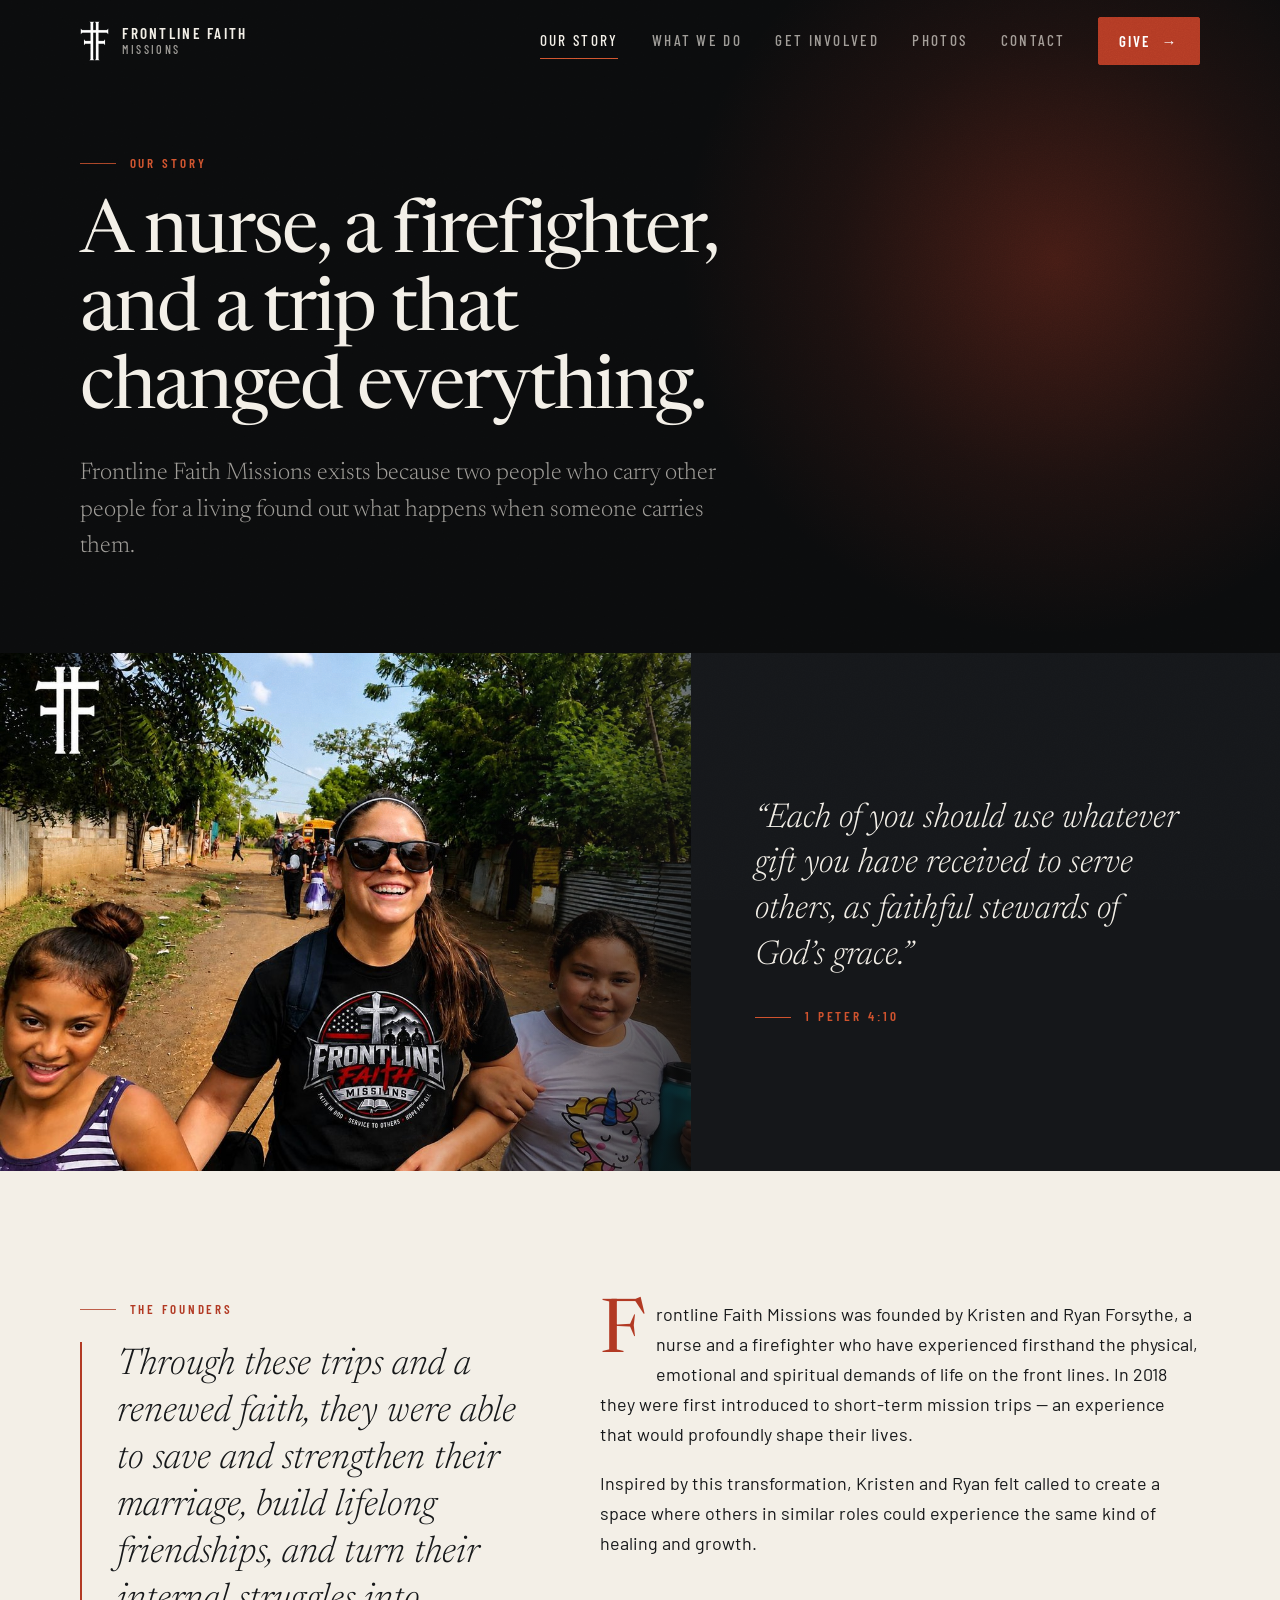
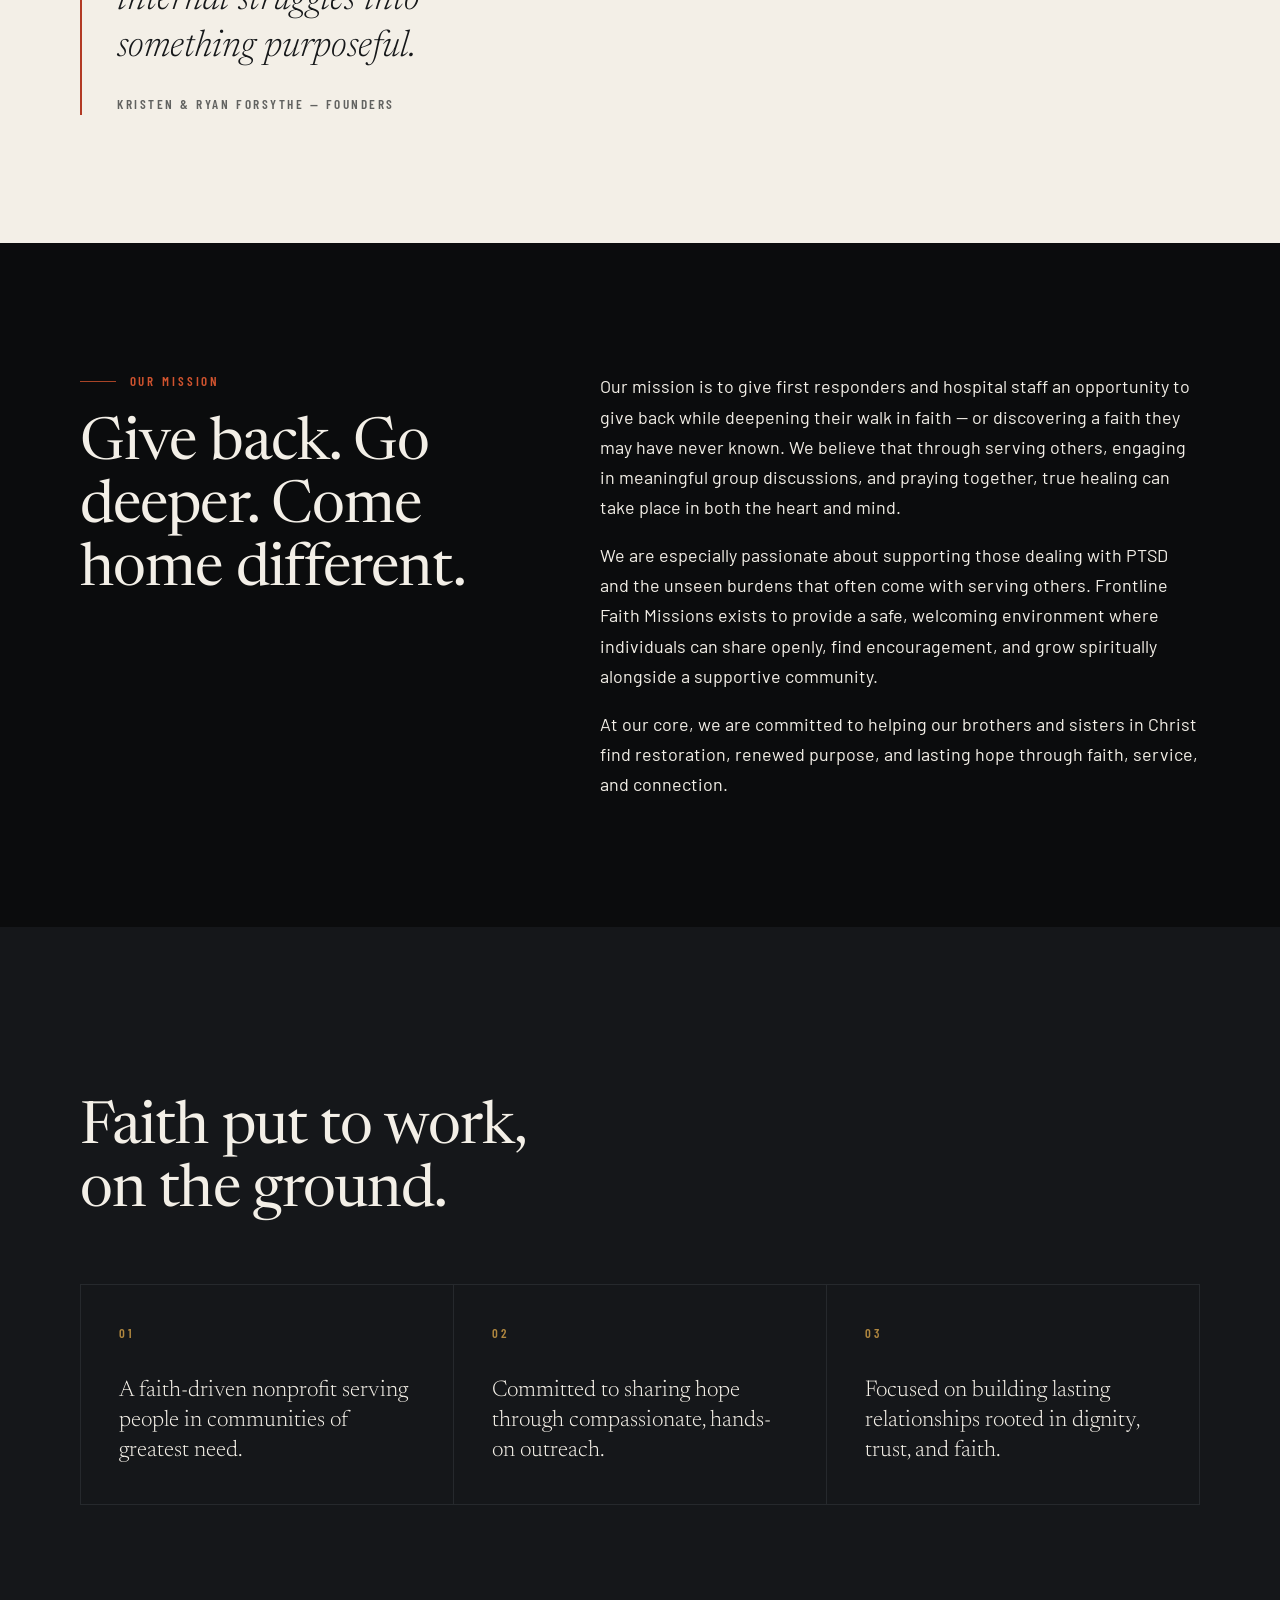
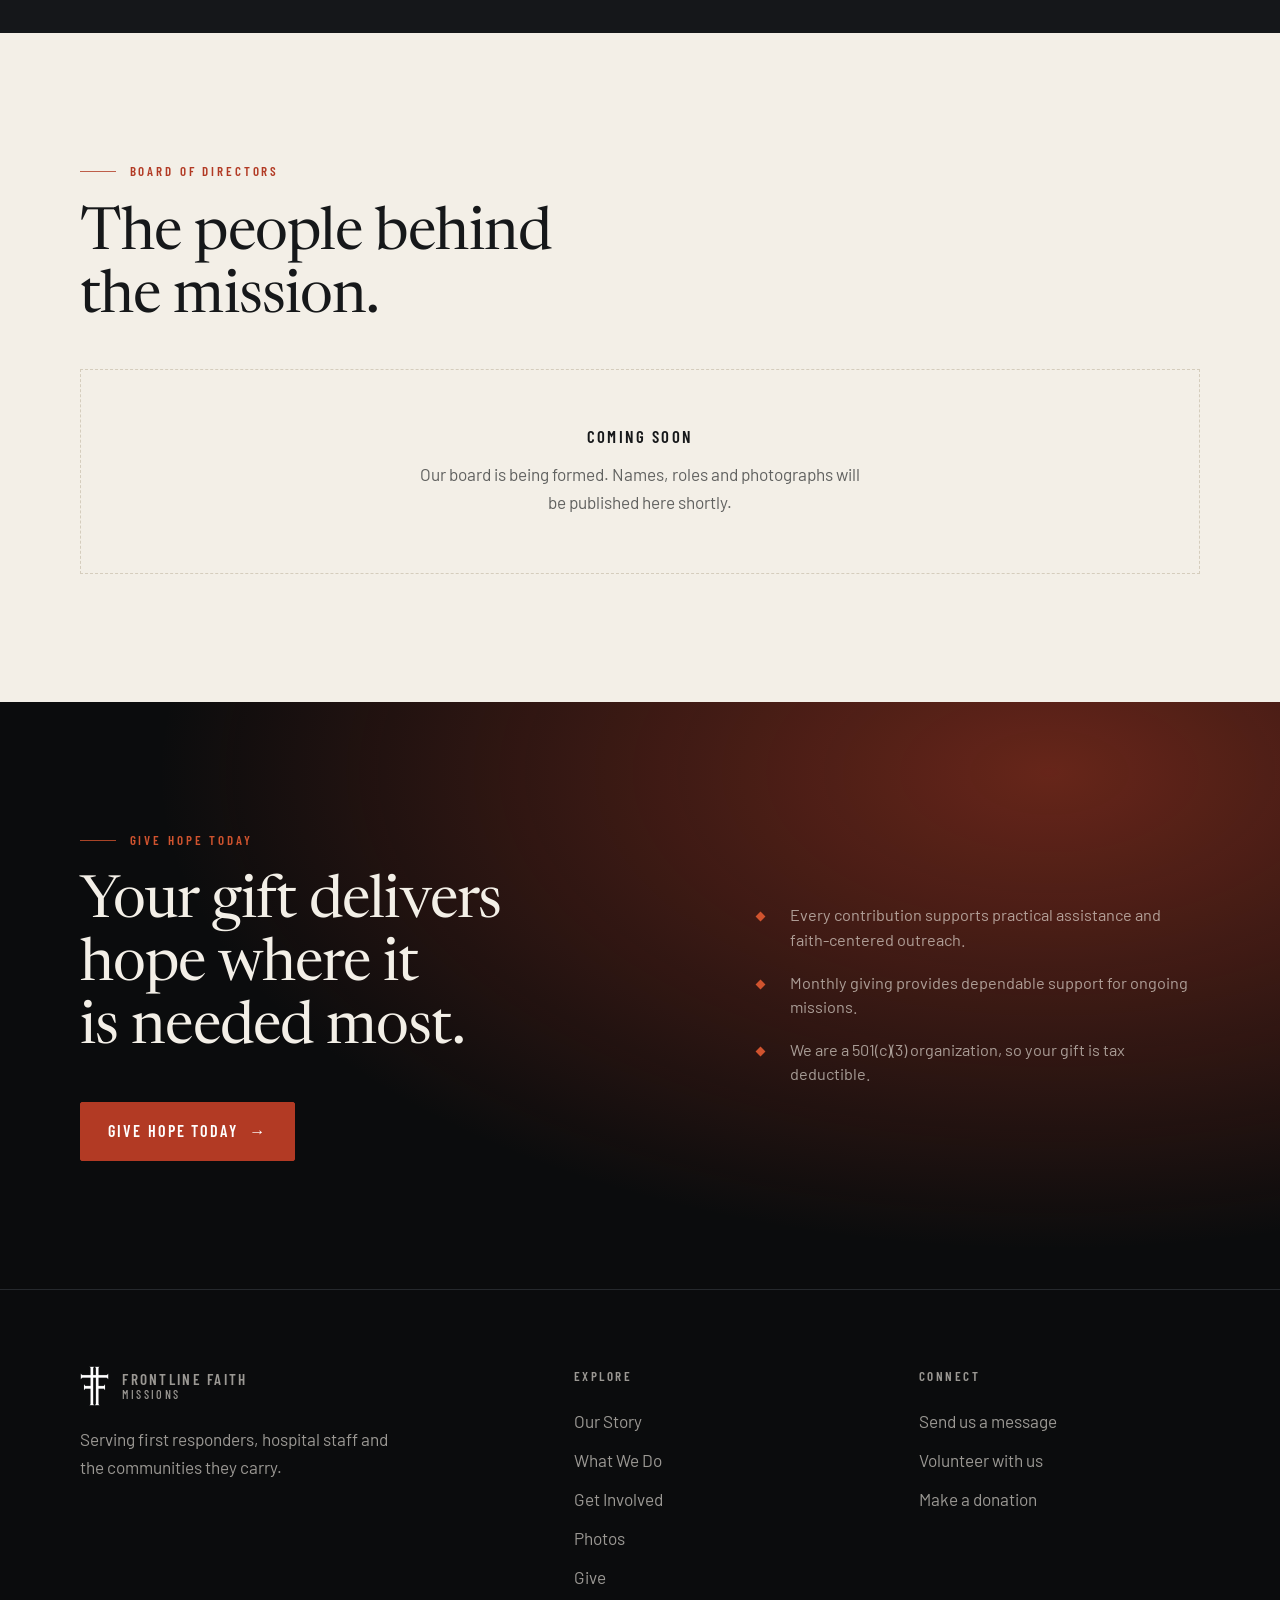
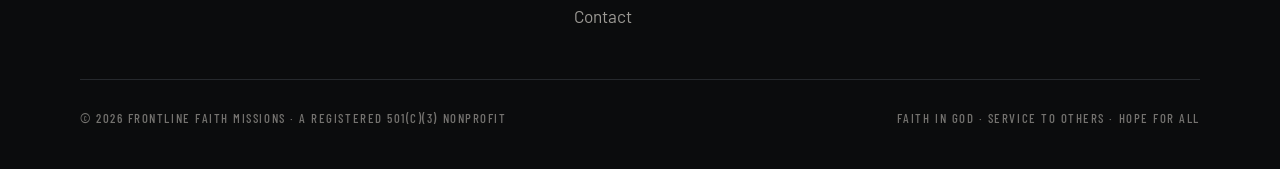
==== commit 04e08fb0: "Use the client's direct front-page photo (higher resolution source)" ====
--- a/about.html
+++ b/about.html
@@ -44,7 +44,7 @@
   <section class="verse">
     <div class="verse__img">
       <img src="assets/img/trip-01-1400.jpg"
-           srcset="assets/img/trip-01-700.jpg 700w, assets/img/trip-01-1100.jpg 1100w, assets/img/trip-01-1400.jpg 1429w"
+           srcset="assets/img/trip-01-700.jpg 700w, assets/img/trip-01-1100.jpg 1100w, assets/img/trip-01-1400.jpg 1448w"
            sizes="(max-width: 62rem) 100vw, 55vw"
            alt="A Frontline Faith Missions volunteer walking with two children during a mission trip">
     </div>
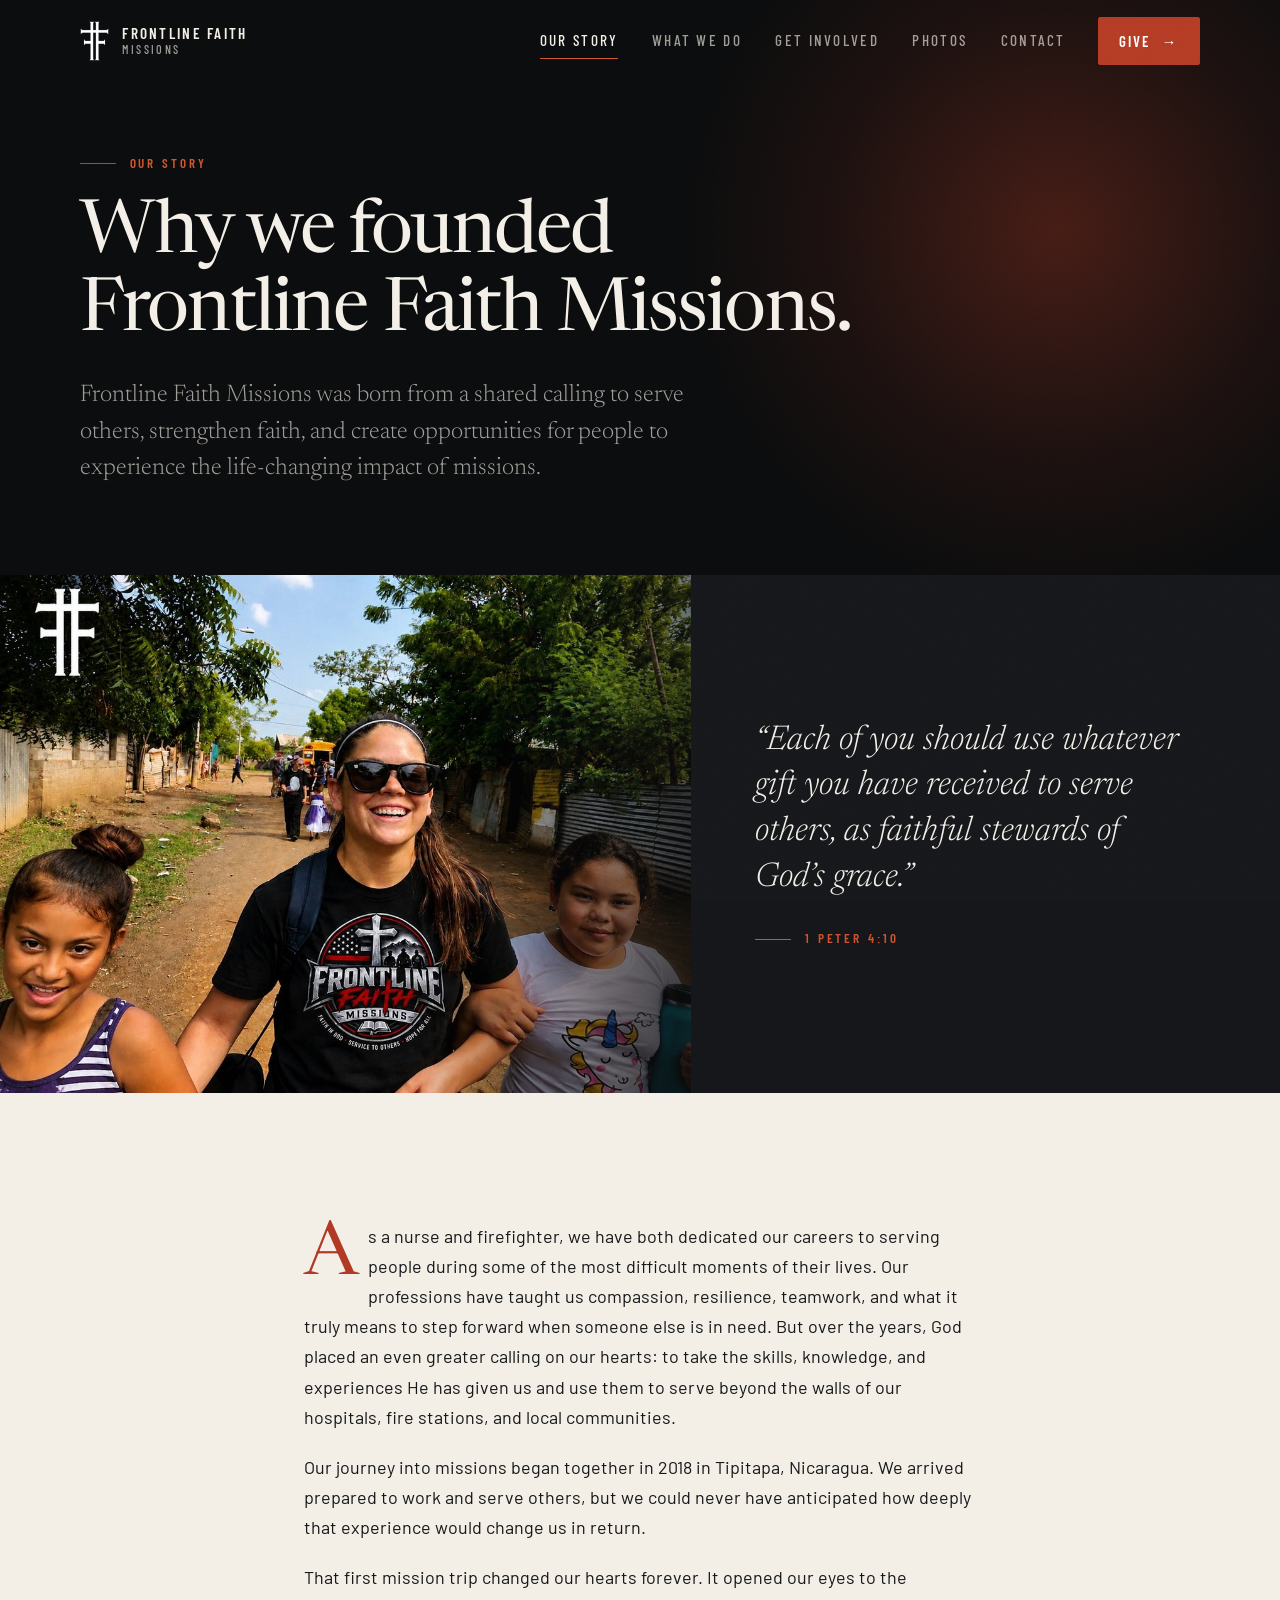
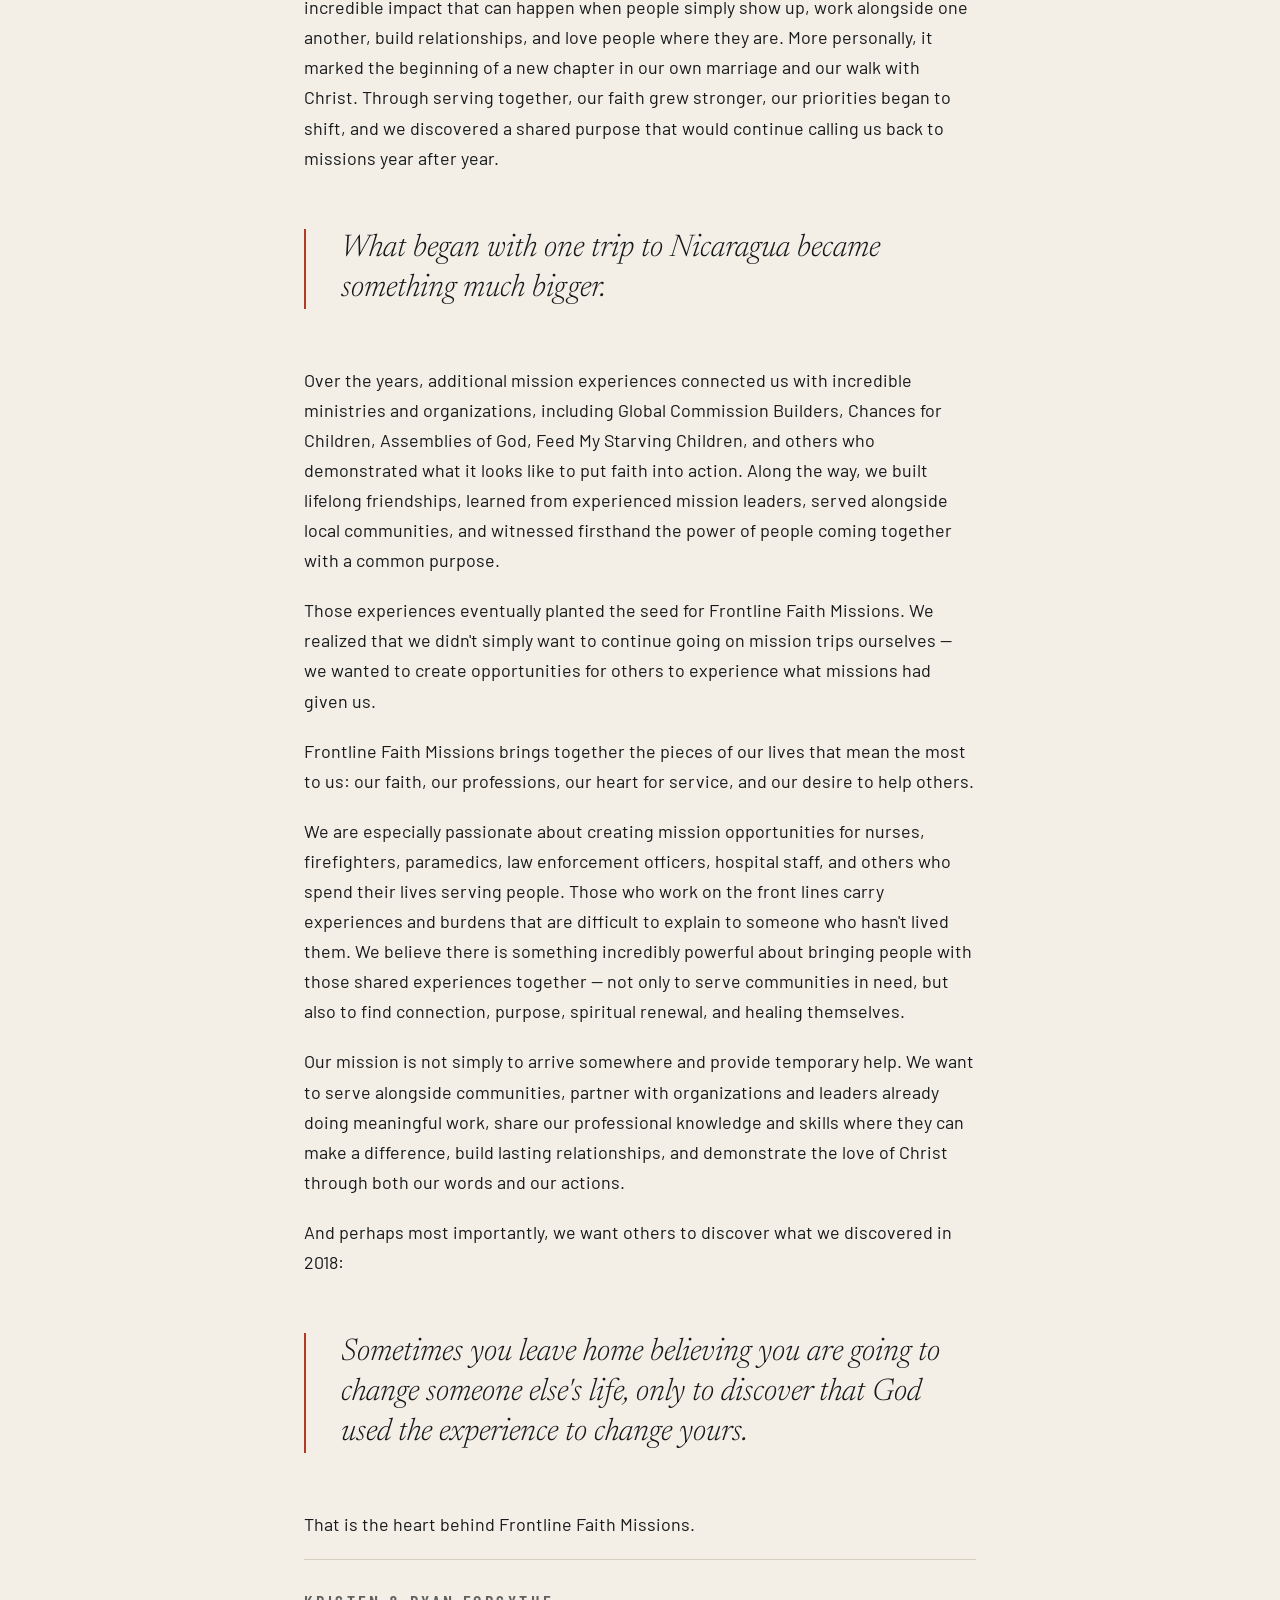
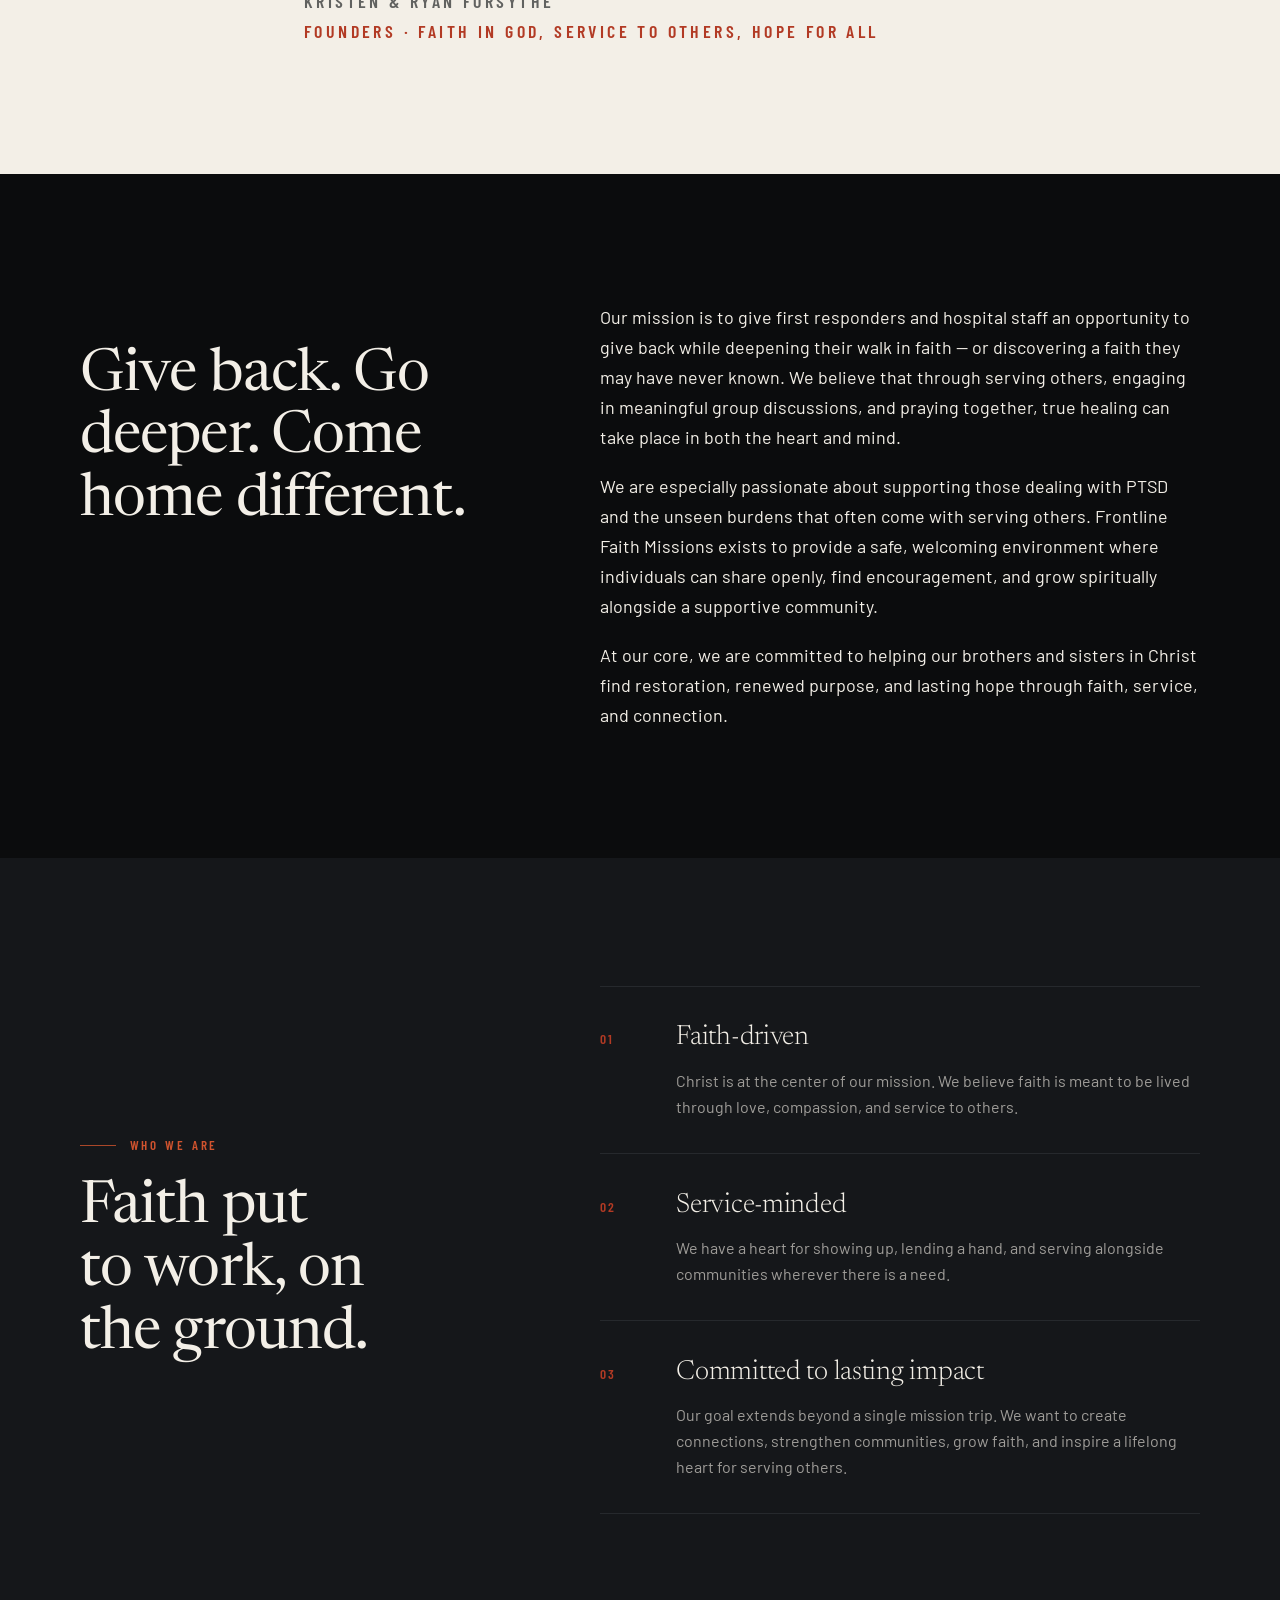
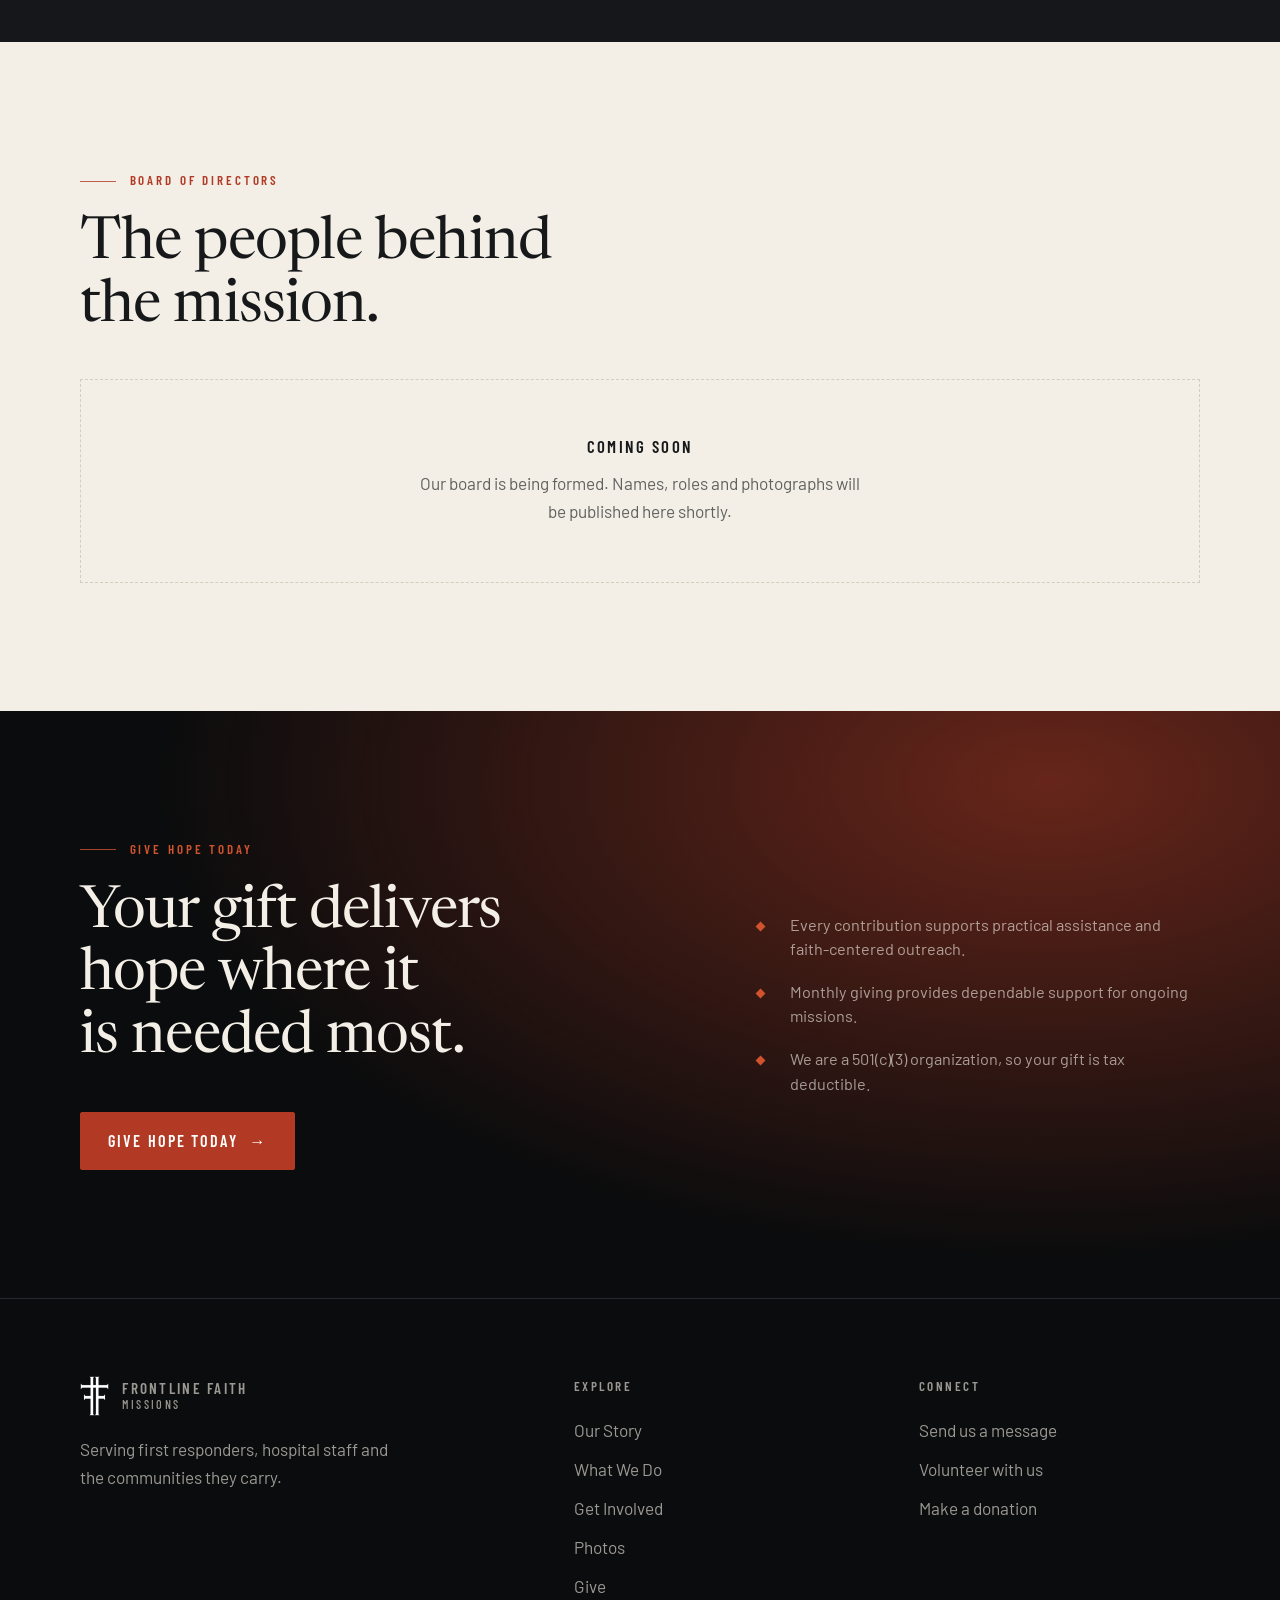
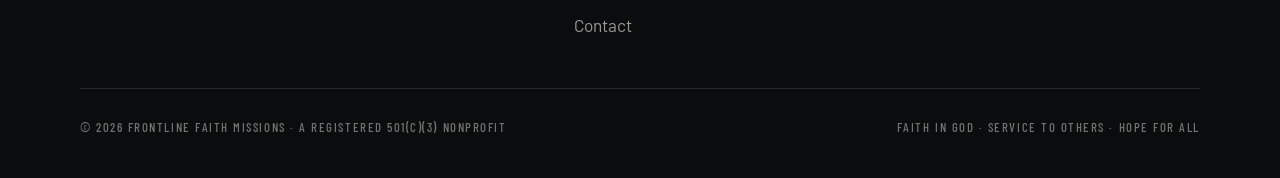
==== commit a1e96da3: "Apply Kristen's website copy: new hero, founding story, and expanded lists - Hero takes option 1 fro" ====
--- a/about.html
+++ b/about.html
@@ -4,7 +4,7 @@
 <meta charset="utf-8">
 <meta name="viewport" content="width=device-width, initial-scale=1">
 <title>Our Story &mdash; Frontline Faith Missions</title>
-<meta name="description" content="How a nurse and a firefighter turned short-term mission trips into a place where first responders and hospital staff find healing, purpose and faith.">
+<meta name="description" content="Why Kristen and Ryan Forsythe founded Frontline Faith Missions — a nurse and a firefighter whose first mission trip, to Tipitapa, Nicaragua in 2018, changed everything.">
 <link rel="icon" href="assets/img/favicon-32.png" sizes="32x32">
 <link rel="apple-touch-icon" href="assets/img/favicon-512.png">
 <link rel="stylesheet" href="assets/css/style.css">
@@ -36,8 +36,8 @@
   <section class="phero">
     <div class="wrap">
       <p class="eyebrow rise">Our story</p>
-      <h1 class="rise">A nurse, a firefighter, and a trip that changed everything.</h1>
-      <p class="lede rise">Frontline Faith Missions exists because two people who carry other people for a living found out what happens when someone carries them.</p>
+      <h1 class="rise">Why we founded Frontline Faith Missions.</h1>
+      <p class="lede rise">Frontline Faith Missions was born from a shared calling to serve others, strengthen faith, and create opportunities for people to experience the life-changing impact of missions.</p>
     </div>
   </section>
 
@@ -55,17 +55,25 @@
   </section>
 
   <section class="section section--bone">
-    <div class="wrap grid-2">
-      <div>
-        <p class="eyebrow rise">The founders</p>
-        <blockquote class="pullquote rise">
-          Through these trips and a renewed faith, they were able to save and strengthen their marriage, build lifelong friendships, and turn their internal struggles into something purposeful.
-          <cite>Kristen &amp; Ryan Forsythe &mdash; Founders</cite>
-        </blockquote>
-      </div>
-      <div class="prose">
-        <p class="dropcap rise">Frontline Faith Missions was founded by Kristen and Ryan Forsythe, a nurse and a firefighter who have experienced firsthand the physical, emotional and spiritual demands of life on the front lines. In 2018 they were first introduced to short-term mission trips &mdash; an experience that would profoundly shape their lives.</p>
-        <p class="rise" style="--d:130ms">Inspired by this transformation, Kristen and Ryan felt called to create a space where others in similar roles could experience the same kind of healing and growth.</p>
+    <div class="wrap">
+      <div class="prose prose--article">
+        <p class="dropcap rise">As a nurse and firefighter, we have both dedicated our careers to serving people during some of the most difficult moments of their lives. Our professions have taught us compassion, resilience, teamwork, and what it truly means to step forward when someone else is in need. But over the years, God placed an even greater calling on our hearts: to take the skills, knowledge, and experiences He has given us and use them to serve beyond the walls of our hospitals, fire stations, and local communities.</p>
+        <p class="rise">Our journey into missions began together in 2018 in Tipitapa, Nicaragua. We arrived prepared to work and serve others, but we could never have anticipated how deeply that experience would change us in return.</p>
+        <p class="rise">That first mission trip changed our hearts forever. It opened our eyes to the incredible impact that can happen when people simply show up, work alongside one another, build relationships, and love people where they are. More personally, it marked the beginning of a new chapter in our own marriage and our walk with Christ. Through serving together, our faith grew stronger, our priorities began to shift, and we discovered a shared purpose that would continue calling us back to missions year after year.</p>
+
+        <blockquote class="pullquote rise">What began with one trip to Nicaragua became something much bigger.</blockquote>
+
+        <p class="rise">Over the years, additional mission experiences connected us with incredible ministries and organizations, including Global Commission Builders, Chances for Children, Assemblies of God, Feed My Starving Children, and others who demonstrated what it looks like to put faith into action. Along the way, we built lifelong friendships, learned from experienced mission leaders, served alongside local communities, and witnessed firsthand the power of people coming together with a common purpose.</p>
+        <p class="rise">Those experiences eventually planted the seed for Frontline Faith Missions. We realized that we didn't simply want to continue going on mission trips ourselves &mdash; we wanted to create opportunities for others to experience what missions had given us.</p>
+        <p class="rise">Frontline Faith Missions brings together the pieces of our lives that mean the most to us: our faith, our professions, our heart for service, and our desire to help others.</p>
+        <p class="rise">We are especially passionate about creating mission opportunities for nurses, firefighters, paramedics, law enforcement officers, hospital staff, and others who spend their lives serving people. Those who work on the front lines carry experiences and burdens that are difficult to explain to someone who hasn't lived them. We believe there is something incredibly powerful about bringing people with those shared experiences together &mdash; not only to serve communities in need, but also to find connection, purpose, spiritual renewal, and healing themselves.</p>
+        <p class="rise">Our mission is not simply to arrive somewhere and provide temporary help. We want to serve alongside communities, partner with organizations and leaders already doing meaningful work, share our professional knowledge and skills where they can make a difference, build lasting relationships, and demonstrate the love of Christ through both our words and our actions.</p>
+        <p class="rise">And perhaps most importantly, we want others to discover what we discovered in 2018:</p>
+
+        <blockquote class="pullquote rise">Sometimes you leave home believing you are going to change someone else's life, only to discover that God used the experience to change yours.</blockquote>
+
+        <p class="rise">That is the heart behind Frontline Faith Missions.</p>
+        <p class="prose__sign rise">Kristen &amp; Ryan Forsythe<span>Founders &middot; Faith in God, Service to Others, Hope for All</span></p>
       </div>
     </div>
   </section>
@@ -85,14 +93,31 @@
   </section>
 
   <section class="section section--deep">
-    <div class="wrap">
-      <p class="eyebrow rise">Who we are</p>
-      <h2 class="rise" style="max-width:20ch">Faith put to work, on the ground.</h2>
-      <div class="why">
-        <div class="rise"><span class="num">01</span><p>A faith-driven nonprofit serving people in communities of greatest need.</p></div>
-        <div class="rise" style="--d:80ms"><span class="num">02</span><p>Committed to sharing hope through compassionate, hands-on outreach.</p></div>
-        <div class="rise" style="--d:160ms"><span class="num">03</span><p>Focused on building lasting relationships rooted in dignity, trust, and faith.</p></div>
+    <div class="wrap grid-2 grid-2--mid">
+      <div>
+        <p class="eyebrow rise">Who we are</p>
+        <h2 class="rise">Faith put to work, on the ground.</h2>
       </div>
+      <ul class="creed">
+        <li class="rise"><span class="num">01</span>
+          <div class="creed__body">
+            <h3>Faith-driven</h3>
+            <p>Christ is at the center of our mission. We believe faith is meant to be lived through love, compassion, and service to others.</p>
+          </div>
+        </li>
+        <li class="rise" style="--d:80ms"><span class="num">02</span>
+          <div class="creed__body">
+            <h3>Service-minded</h3>
+            <p>We have a heart for showing up, lending a hand, and serving alongside communities wherever there is a need.</p>
+          </div>
+        </li>
+        <li class="rise" style="--d:160ms"><span class="num">03</span>
+          <div class="creed__body">
+            <h3>Committed to lasting impact</h3>
+            <p>Our goal extends beyond a single mission trip. We want to create connections, strengthen communities, grow faith, and inspire a lifelong heart for serving others.</p>
+          </div>
+        </li>
+      </ul>
     </div>
   </section>
 
@@ -161,6 +186,7 @@
   </div>
 </footer>
 
+<script src="assets/js/config.js"></script>
 <script src="assets/js/main.js"></script>
 </body>
 </html>
--- a/assets/css/style.css
+++ b/assets/css/style.css
@@ -260,7 +260,10 @@
   min-height: min(100svh, 54rem);
   display: flex;
   align-items: center;
-  padding-block: clamp(8rem, 16vh, 12rem) clamp(4rem, 9vh, 7rem);
+  /* Kristen's hero copy is a paragraph longer than the line it replaced, so the
+     top padding gives a little back to keep the whole block above the fold on a
+     short (720px) laptop screen. */
+  padding-block: clamp(7rem, 15vh, 12rem) clamp(4rem, 9vh, 7rem);
   overflow: hidden;
   isolation: isolate;
 }
@@ -302,7 +305,8 @@
   font-weight: 300;
   color: var(--ember-lit);
 }
-.hero .lede { max-width: 38rem; }
+.hero .lede { max-width: 41rem; }
+.hero .note { margin-top: 1.8rem; }
 .hero__cta {
   display: flex;
   flex-wrap: wrap;
@@ -404,6 +408,32 @@
   margin: 0;
   color: var(--fg-on-bone);
 }
+/* Kristen's copy gives each item a short label and a sentence of explanation,
+   so the label takes the serif size the bare statement used to have and the
+   sentence drops back to body text. `.creed__body` keeps the pair in the second
+   grid column -- without the wrapper the h3 and p become separate grid items
+   and the paragraph falls under the number. */
+.creed__body { min-width: 0; }
+.creed h3 {
+  font-family: var(--serif);
+  font-size: clamp(1.25rem, 1.05rem + 0.9vw, 1.72rem);
+  line-height: 1.34;
+  font-weight: 300;
+  margin: 0 0 0.65rem;
+  letter-spacing: -0.01em;
+}
+.creed h3 + p {
+  font-family: var(--sans);
+  font-size: 1rem;
+  line-height: 1.62;
+  font-weight: 400;
+  color: var(--fg-on-bone-mut);
+  max-width: 60ch;
+}
+.section--deep .creed li,
+.section--deep .creed li:last-child { border-color: var(--ink-line); }
+.section--deep .creed h3 { color: var(--fg-on-ink); }
+.section--deep .creed h3 + p { color: var(--fg-on-ink-mut); }
 
 /* --- do list --- */
 .do-list { display: grid; gap: 0; margin-top: clamp(2.5rem, 5vw, 4rem); }
@@ -463,22 +493,33 @@
 }
 
 /* --- why it matters --- */
+/* The cell gaps are the container background showing through, so any cell the
+   items don't fill reads as a hole. Column counts are therefore explicit rather
+   than auto-fit, and the last item spans two, which tiles the current SEVEN
+   items exactly at 4, 2 and 1 columns. If the number of items ever changes,
+   re-check this — auto-fit would silently leave a gap. */
 .why {
   display: grid;
-  grid-template-columns: repeat(auto-fit, minmax(15rem, 1fr));
+  grid-template-columns: repeat(2, minmax(0, 1fr));
   gap: 1px;
   background: var(--ink-line);
   border: 1px solid var(--ink-line);
   margin-top: clamp(2.5rem, 5vw, 3.75rem);
 }
+.why > div:last-child { grid-column: span 2; }
+@media (min-width: 64rem) { .why { grid-template-columns: repeat(4, minmax(0, 1fr)); } }
+@media (max-width: 34rem) {
+  .why { grid-template-columns: 1fr; }
+  .why > div:last-child { grid-column: auto; }
+}
 .why > div {
   background: var(--ink-soft);
   padding: clamp(1.9rem, 3vw, 2.75rem);
   min-height: 13rem;
   display: flex;
   flex-direction: column;
-  justify-content: space-between;
-  gap: 2rem;
+  justify-content: flex-start;
+  gap: 1.6rem;
   transition: background 380ms var(--ease);
 }
 .why > div:hover { background: #191c20; }
@@ -495,6 +536,22 @@
   line-height: 1.32;
   font-weight: 300;
   margin: 0;
+}
+/* Same pattern as .creed: a serif label with a plain sentence beneath it. */
+.why__body { display: grid; gap: 0.65rem; }
+.why h3 {
+  font-family: var(--serif);
+  font-size: clamp(1.15rem, 1rem + 0.55vw, 1.42rem);
+  line-height: 1.28;
+  font-weight: 300;
+  margin: 0;
+}
+.why h3 + p {
+  font-family: var(--sans);
+  font-size: 0.97rem;
+  line-height: 1.6;
+  font-weight: 400;
+  color: var(--fg-on-ink-mut);
 }
 
 /* --- involvement --- */
@@ -700,6 +757,38 @@
 .prose h3 { margin: 2.75rem 0 0.9rem; }
 .prose h3:first-child { margin-top: 0; }
 
+/* Kristen's founding story runs long enough to want a centred measure of its
+   own rather than the two-column treatment the shorter copy used. */
+.prose--article { max-width: 42rem; margin-inline: auto; }
+.prose--article p + p { margin-top: 1.25rem; }
+.prose--article .pullquote {
+  margin-block: clamp(2.5rem, 5vw, 3.5rem);
+  font-size: clamp(1.35rem, 1.1rem + 1.1vw, 1.95rem);
+}
+.prose__sign {
+  margin-top: clamp(2.5rem, 5vw, 3.5rem);
+  padding-top: 1.6rem;
+  border-top: 1px solid var(--bone-line);
+  font: 600 0.83rem/1.6 var(--cond);
+  letter-spacing: 0.19em;
+  text-transform: uppercase;
+  color: var(--fg-on-bone-mut);
+}
+.prose__sign span { display: block; color: var(--ember); }
+
+/* closing line beneath a section — the sentence Kristen ends on */
+.closer {
+  font-family: var(--serif);
+  font-weight: 300;
+  font-style: italic;
+  font-size: clamp(1.2rem, 1.02rem + 0.8vw, 1.6rem);
+  line-height: 1.42;
+  max-width: 46rem;
+  margin: clamp(2.5rem, 5vw, 3.5rem) 0 0;
+  color: var(--fg-on-ink-mut);
+}
+.section--bone .closer { color: var(--fg-on-bone-mut); }
+
 /* --- placeholder / coming-soon panel --- */
 .soon {
   border: 1px dashed var(--bone-line);
@@ -722,7 +811,16 @@
   margin-top: clamp(2.5rem, 5vw, 3.5rem);
 }
 .gallery figure { margin: 0; position: relative; overflow: hidden; background: var(--ink-soft); }
-.gallery img { width: 100%; aspect-ratio: 4 / 3; object-fit: cover; transition: transform 900ms var(--ease); }
+/* height:100% makes a square photo fill a tile the grid has stretched taller,
+   instead of leaving the figure background showing beneath it. On a single
+   column the figure height is auto, so aspect-ratio takes over again. */
+.gallery img {
+  width: 100%;
+  height: 100%;
+  aspect-ratio: 4 / 3;
+  object-fit: cover;
+  transition: transform 900ms var(--ease);
+}
 .gallery figure:hover img { transform: scale(1.04); }
 .gallery figcaption {
   position: absolute;
@@ -847,6 +945,7 @@
 .hero .rise:nth-child(2) { animation-delay: 200ms; }
 .hero .rise:nth-child(3) { animation-delay: 320ms; }
 .hero .rise:nth-child(4) { animation-delay: 440ms; }
+.hero .rise:nth-child(5) { animation-delay: 560ms; }
 @keyframes heroIn { from { opacity: 0; transform: translateY(26px); } to { opacity: 1; transform: none; } }
 
 @media (prefers-reduced-motion: reduce) {
